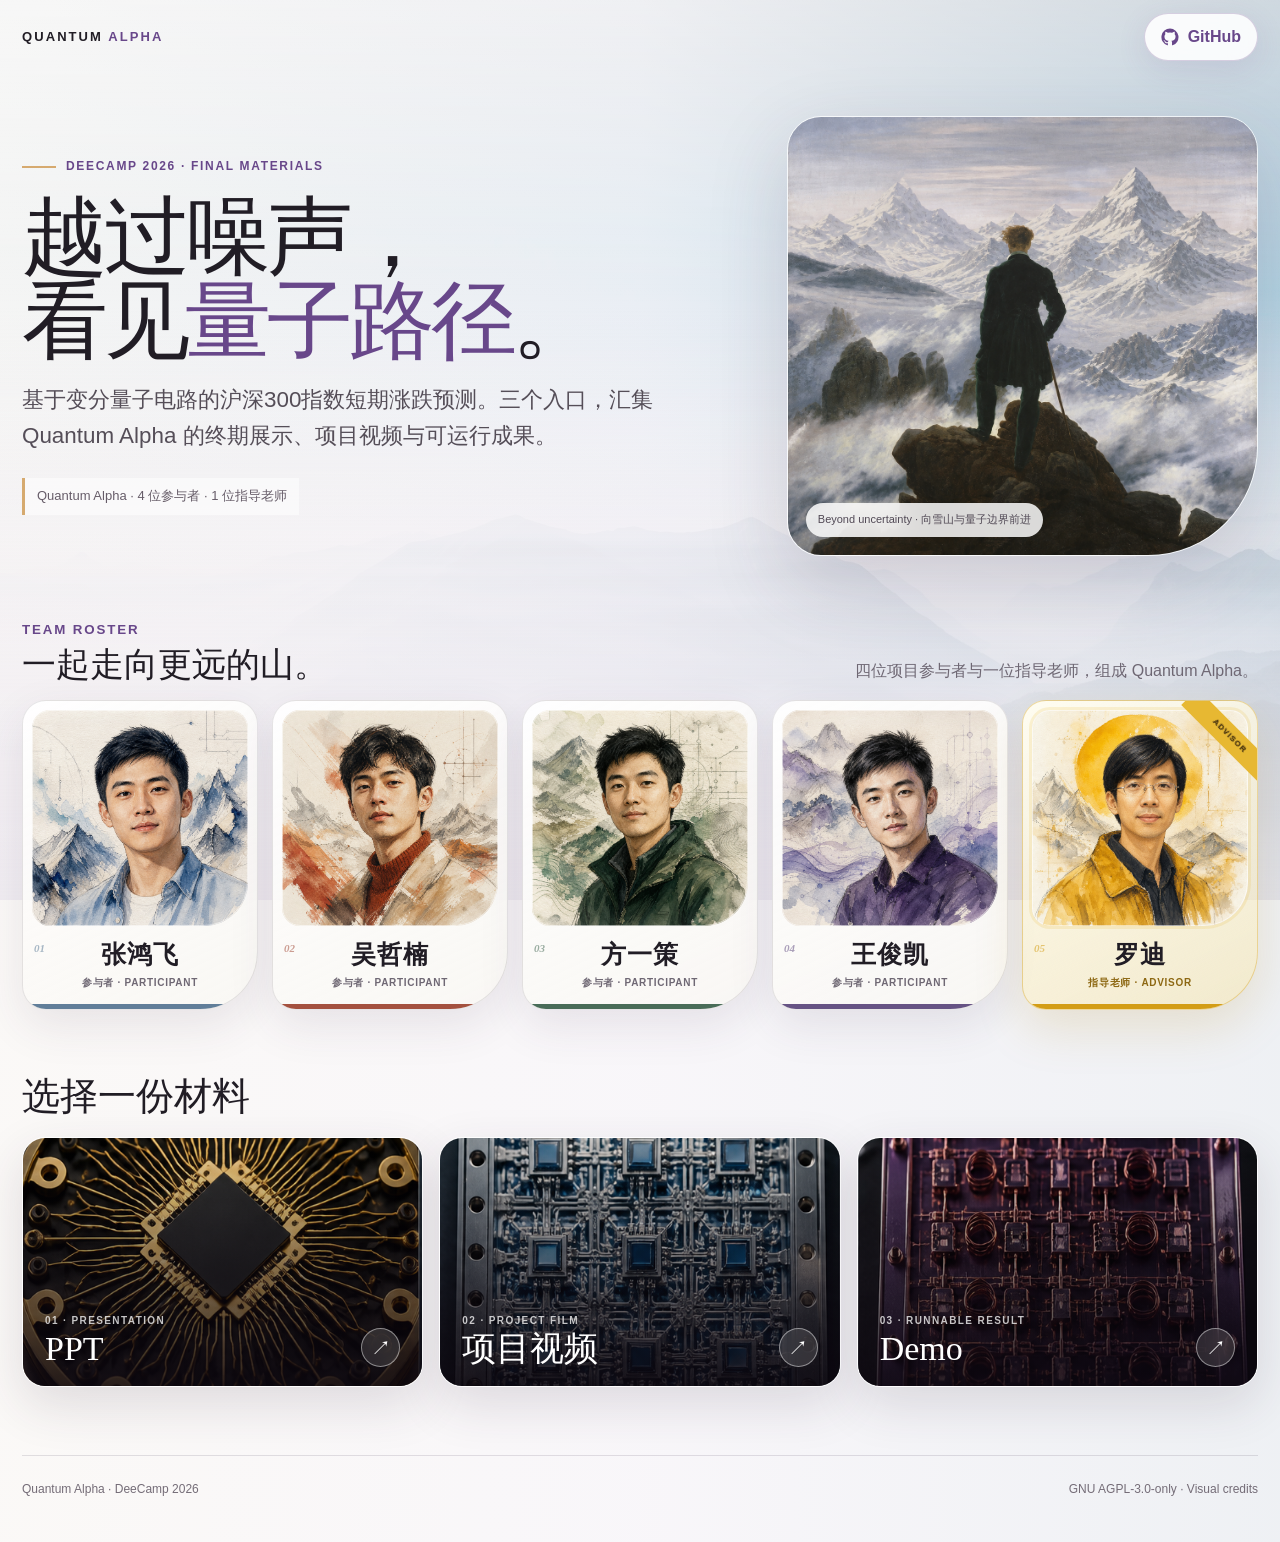
==== index.html @ 49bcfc90 "Refine advisor portrait from identity references" ====
<!doctype html>
<html lang="zh-CN">
<head>
  <meta charset="utf-8">
  <meta name="viewport" content="width=device-width,initial-scale=1">
  <meta name="description" content="Quantum Alpha · DeeCamp 2026 终期材料入口">
  <meta name="theme-color" content="#edf3f1">
  <link rel="icon" href="data:image/svg+xml,%3Csvg xmlns='http://www.w3.org/2000/svg' viewBox='0 0 32 32'%3E%3Ccircle cx='16' cy='16' r='14' fill='%2328735d'/%3E%3Cpath d='M7 21l7-11 3 5 2-3 6 9z' fill='white'/%3E%3C/svg%3E">
  <link rel="stylesheet" href="assets/gate.css">
  <title>Quantum Alpha · Materials Gate</title>
</head>
<body>
  <header class="wrap top">
    <div class="brand">Quantum <span>Alpha</span></div>
    <a class="github" href="https://github.com/JunkaiWang-TheoPhy/quantum-alpha-qecho-for-CSI300" aria-label="打开 Quantum Alpha 工程仓库">
      <svg viewBox="0 0 24 24" aria-hidden="true"><path fill="currentColor" d="M12 .7a11.5 11.5 0 0 0-3.6 22.4c.6.1.8-.3.8-.6v-2.2c-3.3.7-4-1.4-4-1.4-.5-1.4-1.3-1.8-1.3-1.8-1.1-.7.1-.7.1-.7 1.2.1 1.8 1.2 1.8 1.2 1 1.8 2.8 1.3 3.5 1 .1-.8.4-1.3.8-1.6-2.7-.3-5.5-1.3-5.5-5.7 0-1.3.5-2.3 1.2-3.1-.1-.3-.5-1.6.1-3.1 0 0 1-.3 3.2 1.2a11 11 0 0 1 5.8 0c2.2-1.5 3.2-1.2 3.2-1.2.6 1.5.2 2.8.1 3.1.8.8 1.2 1.8 1.2 3.1 0 4.4-2.8 5.4-5.5 5.7.4.4.8 1.1.8 2.2v3.3c0 .3.2.7.8.6A11.5 11.5 0 0 0 12 .7Z"/></svg>
      GitHub
    </a>
  </header>

  <main>
    <section class="wrap hero">
      <div>
        <div class="kicker">DeeCamp 2026 · Final Materials</div>
        <h1>越过噪声，<br>看见<span class="accent">量子路径</span>。</h1>
        <p class="lead">基于变分量子电路的沪深300指数短期涨跌预测。三个入口，汇集 Quantum Alpha 的终期展示、项目视频与可运行成果。</p>
        <p class="team-note">Quantum Alpha · 4 位参与者 · 1 位指导老师</p>
      </div>
      <figure class="wanderer">
        <img src="assets/wanderer-snow-mountains.png" alt="人物站在高处眺望辽阔雪山">
        <figcaption>Beyond uncertainty · 向雪山与量子边界前进</figcaption>
      </figure>
    </section>

    <section class="wrap roster" aria-labelledby="roster-title">
      <div class="roster-head"><div><small>TEAM ROSTER</small><h2 id="roster-title">一起走向更远的山。</h2></div><p>四位项目参与者与一位指导老师，组成 Quantum Alpha。</p></div>
      <div class="portrait-gallery" role="list">
        <article class="portrait-card" data-palette="mist-blue" role="listitem"><div class="portrait-frame"><img src="assets/portrait-zhang-hongfei-v2.png" alt="张鸿飞的蓝色山野水彩插画肖像"></div><div class="portrait-identity"><span class="portrait-index">01</span><strong>张鸿飞</strong><small>参与者 · Participant</small></div></article>
        <article class="portrait-card" data-palette="brick-red" role="listitem"><div class="portrait-frame"><img src="assets/portrait-wu-zhenan-v2.png" alt="吴哲楠的砖红色山野水彩插画肖像"></div><div class="portrait-identity"><span class="portrait-index">02</span><strong>吴哲楠</strong><small>参与者 · Participant</small></div></article>
        <article class="portrait-card" data-palette="pine-green" role="listitem"><div class="portrait-frame"><img src="assets/portrait-fang-yice-v2.png" alt="方一策的松绿色山野水彩插画肖像"></div><div class="portrait-identity"><span class="portrait-index">03</span><strong>方一策</strong><small>参与者 · Participant</small></div></article>
        <article class="portrait-card" data-palette="violet-grey" role="listitem"><div class="portrait-frame"><img src="assets/portrait-wang-junkai-v2.png" alt="王俊凯的紫灰色山野水彩插画肖像"></div><div class="portrait-identity"><span class="portrait-index">04</span><strong>王俊凯</strong><small>参与者 · Participant</small></div></article>
        <article class="portrait-card advisor-card" data-palette="ochre-yellow" role="listitem"><div class="portrait-frame"><img src="assets/portrait-luo-di-v3.png" alt="罗迪老师戴细框眼镜的黄色山野水彩插画肖像"></div><div class="portrait-identity"><span class="portrait-index">05</span><strong>罗迪</strong><small>指导老师 · Advisor</small></div></article>
      </div>
    </section>

    <section class="wrap materials" aria-labelledby="materials-title">
      <div class="section-head"><h2 id="materials-title">选择一份材料</h2></div>
      <nav class="cards" aria-label="终期材料">
        <a class="card" data-material="ppt" href="https://github.com/JunkaiWang-TheoPhy/quantum-alpha-qecho-for-CSI300/tree/main/ppt">
          <img src="assets/chip-gold.png" alt="金色径向量子处理芯片">
          <div class="card-copy"><div><small>01 · Presentation</small><strong>PPT</strong></div><span class="go">↗</span></div>
        </a>
        <a class="card" data-material="video" href="https://github.com/JunkaiWang-TheoPhy/quantum-alpha-qecho-for-CSI300/tree/main/video">
          <img src="assets/chip-silver.png" alt="银蓝色低温量子处理芯片">
          <div class="card-copy"><div><small>02 · Project Film</small><strong>项目视频</strong></div><span class="go">↗</span></div>
        </a>
        <a class="card" data-material="demo" href="https://github.com/JunkaiWang-TheoPhy/quantum-alpha-qecho-for-CSI300/tree/main/demo">
          <img src="assets/chip-violet.png" alt="紫铜色谐振器量子芯片">
          <div class="card-copy"><div><small>03 · Runnable Result</small><strong>Demo</strong></div><span class="go">↗</span></div>
        </a>
      </nav>
    </section>
  </main>

  <footer class="wrap foot"><div>Quantum Alpha · DeeCamp 2026</div><span><a href="LICENSE">GNU AGPL-3.0-only</a> · <a href="THIRD_PARTY_NOTICES.md">Visual credits</a></span></footer>
</body>
</html>
---- assets/gate.css ----
:root{--ink:#211d25;--muted:#6f6874;--green:#49766b;--violet:#68478a;--sand:#d6aa6f;--rose:#c88b91;--white:#fff;--line:rgba(78,62,88,.15);--max:1240px}*{box-sizing:border-box}html{min-height:100%;background:#f2eff4}body{margin:0;min-height:100vh;color:var(--ink);font:16px/1.6 Inter,-apple-system,BlinkMacSystemFont,"Segoe UI","PingFang SC","Microsoft YaHei",sans-serif;background:linear-gradient(90deg,rgba(251,249,247,.97) 0%,rgba(249,247,250,.92) 50%,rgba(237,241,244,.75) 100%),url("distant-mountains.jpg") center/cover fixed no-repeat}body:before{content:"";position:fixed;inset:0;pointer-events:none;background:linear-gradient(180deg,rgba(255,255,255,.38),transparent 34%,rgba(235,230,239,.66))}.wrap{position:relative;width:min(var(--max),calc(100% - 44px));margin:auto}.top{height:74px;display:flex;align-items:center;justify-content:space-between}.brand{font-size:13px;font-weight:900;letter-spacing:.16em;text-transform:uppercase}.brand span{color:var(--violet)}.github{display:inline-flex;align-items:center;gap:9px;padding:10px 16px;border-radius:999px;border:1px solid rgba(104,71,138,.25);background:rgba(255,255,255,.88);color:var(--violet);backdrop-filter:blur(16px);text-decoration:none;font-weight:850;box-shadow:0 8px 30px rgba(104,71,138,.12);transition:background .2s ease,color .2s ease,transform .2s ease}.github:hover,.github:focus-visible{background:var(--violet);color:#fff;transform:translateY(-2px);outline:none}.github svg{width:18px}.hero{display:grid;grid-template-columns:1.08fr .72fr;gap:58px;align-items:center;padding:42px 0 34px}.kicker{display:flex;align-items:center;gap:10px;color:var(--violet);font-size:12px;font-weight:900;letter-spacing:.14em;text-transform:uppercase}.kicker:before{content:"";width:34px;height:2px;background:var(--sand)}h1{margin:20px 0 18px;font:500 clamp(48px,6.7vw,88px)/.98 Georgia,"Times New Roman",serif;letter-spacing:-.05em}.accent{color:var(--violet)}.lead{max-width:720px;margin:0;color:#554e58;font-size:clamp(18px,1.75vw,23px)}.team-note{display:inline-flex;margin:24px 0 0;padding:8px 12px;border-left:3px solid var(--sand);background:rgba(255,255,255,.52);color:#665c68;font-size:13px}.wanderer{position:relative;height:440px;margin:0;overflow:hidden;border-radius:34px 34px 110px 34px;border:1px solid rgba(255,255,255,.7);box-shadow:0 28px 80px rgba(61,45,70,.18)}.wanderer img{width:100%;height:100%;object-fit:cover;object-position:center 56%}.wanderer figcaption{position:absolute;left:18px;bottom:18px;padding:8px 12px;border-radius:99px;background:rgba(255,255,255,.84);backdrop-filter:blur(14px);font-size:11px;color:#514955}.roster{padding:26px 0 36px}.roster-head{display:flex;align-items:end;justify-content:space-between;gap:28px;margin-bottom:16px}.roster-head small{color:var(--violet);font-weight:900;letter-spacing:.14em}.roster-head h2{margin:4px 0 0;font:500 34px/1.12 Georgia,"Times New Roman",serif}.roster-head p{max-width:440px;margin:0;color:var(--muted)}.portrait-gallery{display:grid;grid-template-columns:repeat(5,minmax(0,1fr));gap:14px}.portrait-card{--portrait:#617e99;position:relative;min-width:0;padding:9px 9px 18px;overflow:hidden;border:1px solid rgba(75,61,80,.13);border-radius:24px 24px 58px 24px;background:linear-gradient(155deg,rgba(255,255,255,.94),rgba(249,247,242,.77));box-shadow:0 16px 45px rgba(66,49,75,.1);transition:transform .22s ease,box-shadow .22s ease}.portrait-card:before{content:"";position:absolute;left:0;right:0;bottom:0;height:5px;background:var(--portrait)}.portrait-card:hover{transform:translateY(-5px) rotate(-.25deg);box-shadow:0 25px 60px rgba(66,49,75,.16)}.portrait-card[data-palette="brick-red"]{--portrait:#a4513f}.portrait-card[data-palette="pine-green"]{--portrait:#496c58}.portrait-card[data-palette="violet-grey"]{--portrait:#665384}.portrait-frame{position:relative;aspect-ratio:1/1;overflow:hidden;border-radius:18px 18px 44px 18px;background:#eee8df}.portrait-frame:after{content:"";position:absolute;inset:0;border:1px solid rgba(255,255,255,.58);border-radius:inherit;box-shadow:inset 0 0 30px rgba(255,255,255,.16);pointer-events:none}.portrait-frame img{width:100%;height:100%;display:block;object-fit:cover;transition:transform .45s ease}.portrait-card:hover .portrait-frame img{transform:scale(1.025)}.portrait-identity{position:relative;padding:15px 10px 0;text-align:center}.portrait-identity strong{display:block;font:600 25px/1.08 Georgia,"Songti SC","Times New Roman",serif;letter-spacing:.03em}.portrait-identity small{display:block;margin-top:7px;color:var(--muted);font-size:10px;font-weight:800;letter-spacing:.07em;text-transform:uppercase}.portrait-index{position:absolute;left:2px;top:17px;color:var(--portrait);opacity:.55;font:italic 600 11px/1 Georgia,serif}.advisor-card{--portrait:#d39d16!important;border-color:rgba(211,157,22,.37);background:linear-gradient(155deg,rgba(255,253,241,.98),rgba(248,221,132,.35));box-shadow:0 18px 48px rgba(180,128,17,.17)}.advisor-card:after{content:"ADVISOR";position:absolute;right:-28px;top:24px;padding:5px 34px;transform:rotate(45deg);background:#e7b832;color:#4c3710;font-size:8px;font-weight:950;letter-spacing:.14em}.advisor-card .portrait-frame{box-shadow:0 0 0 3px rgba(229,178,48,.16)}.advisor-card .portrait-identity small{color:#8d6813}.materials{padding:30px 0 68px}.section-head{margin-bottom:20px}.section-head h2{margin:0;font:500 38px/1.1 Georgia,"Times New Roman",serif}.cards{display:grid;grid-template-columns:repeat(3,1fr);gap:16px}.card{position:relative;height:250px;overflow:hidden;border-radius:23px;border:1px solid rgba(255,255,255,.8);box-shadow:0 18px 50px rgba(54,39,64,.14);color:#fff;text-decoration:none;isolation:isolate;transition:transform .22s ease,box-shadow .22s ease}.card:hover,.card:focus-visible{transform:translateY(-7px);box-shadow:0 28px 70px rgba(54,39,64,.22);outline:3px solid rgba(255,255,255,.95);outline-offset:3px}.card img{position:absolute;inset:0;width:100%;height:100%;object-fit:cover;object-position:center 46%;z-index:-2;transition:transform .4s ease}.card:hover img{transform:scale(1.035)}.card:after{content:"";position:absolute;inset:0;z-index:-1;background:linear-gradient(180deg,rgba(6,12,12,.03),rgba(12,7,15,.86))}.card-copy{position:absolute;left:22px;right:22px;bottom:19px;display:flex;align-items:end;justify-content:space-between;gap:16px}.card small{display:block;margin-bottom:3px;font-size:10px;font-weight:850;letter-spacing:.14em;text-transform:uppercase;color:rgba(255,255,255,.76)}.card strong{font:500 34px/1 Georgia,"Times New Roman",serif}.go{width:39px;height:39px;display:grid;place-items:center;flex:0 0 auto;border:1px solid rgba(255,255,255,.45);border-radius:50%;background:rgba(255,255,255,.13);backdrop-filter:blur(10px);font-size:20px}.foot{position:relative;display:flex;justify-content:space-between;gap:24px;padding:24px 0 42px;border-top:1px solid var(--line);color:#746c77;font-size:12px}.foot a{color:inherit;text-decoration:none}@media(max-width:980px){.portrait-gallery{grid-template-columns:repeat(3,minmax(0,1fr))}.advisor-card{grid-column:2/3}}@media(max-width:880px){.hero{grid-template-columns:1fr;gap:28px}.wanderer{height:400px}.cards{grid-template-columns:1fr}.card{height:230px}.roster-head{display:block}.roster-head p{margin-top:10px}}@media(max-width:520px){.wrap{width:calc(100% - 24px)}.top{height:64px}.github{padding:8px 11px}.hero{padding-top:28px}h1{font-size:48px}.lead{font-size:18px}.wanderer{height:340px;border-radius:25px 25px 76px 25px}.portrait-gallery{grid-template-columns:repeat(2,minmax(0,1fr));gap:10px}.portrait-card{padding:7px 7px 15px;border-radius:18px 18px 38px 18px}.portrait-frame{border-radius:13px 13px 31px 13px}.portrait-identity{padding:12px 4px 0}.portrait-identity strong{font-size:21px}.portrait-identity small{font-size:8px;letter-spacing:.04em}.portrait-index{display:none}.advisor-card{grid-column:1/-1;width:calc(50% - 5px);justify-self:center}.materials{padding-top:22px}.section-head h2{font-size:34px}.foot{display:block}.foot span{display:block;margin-top:7px}}@media(prefers-reduced-motion:reduce){*{transition:none!important}}
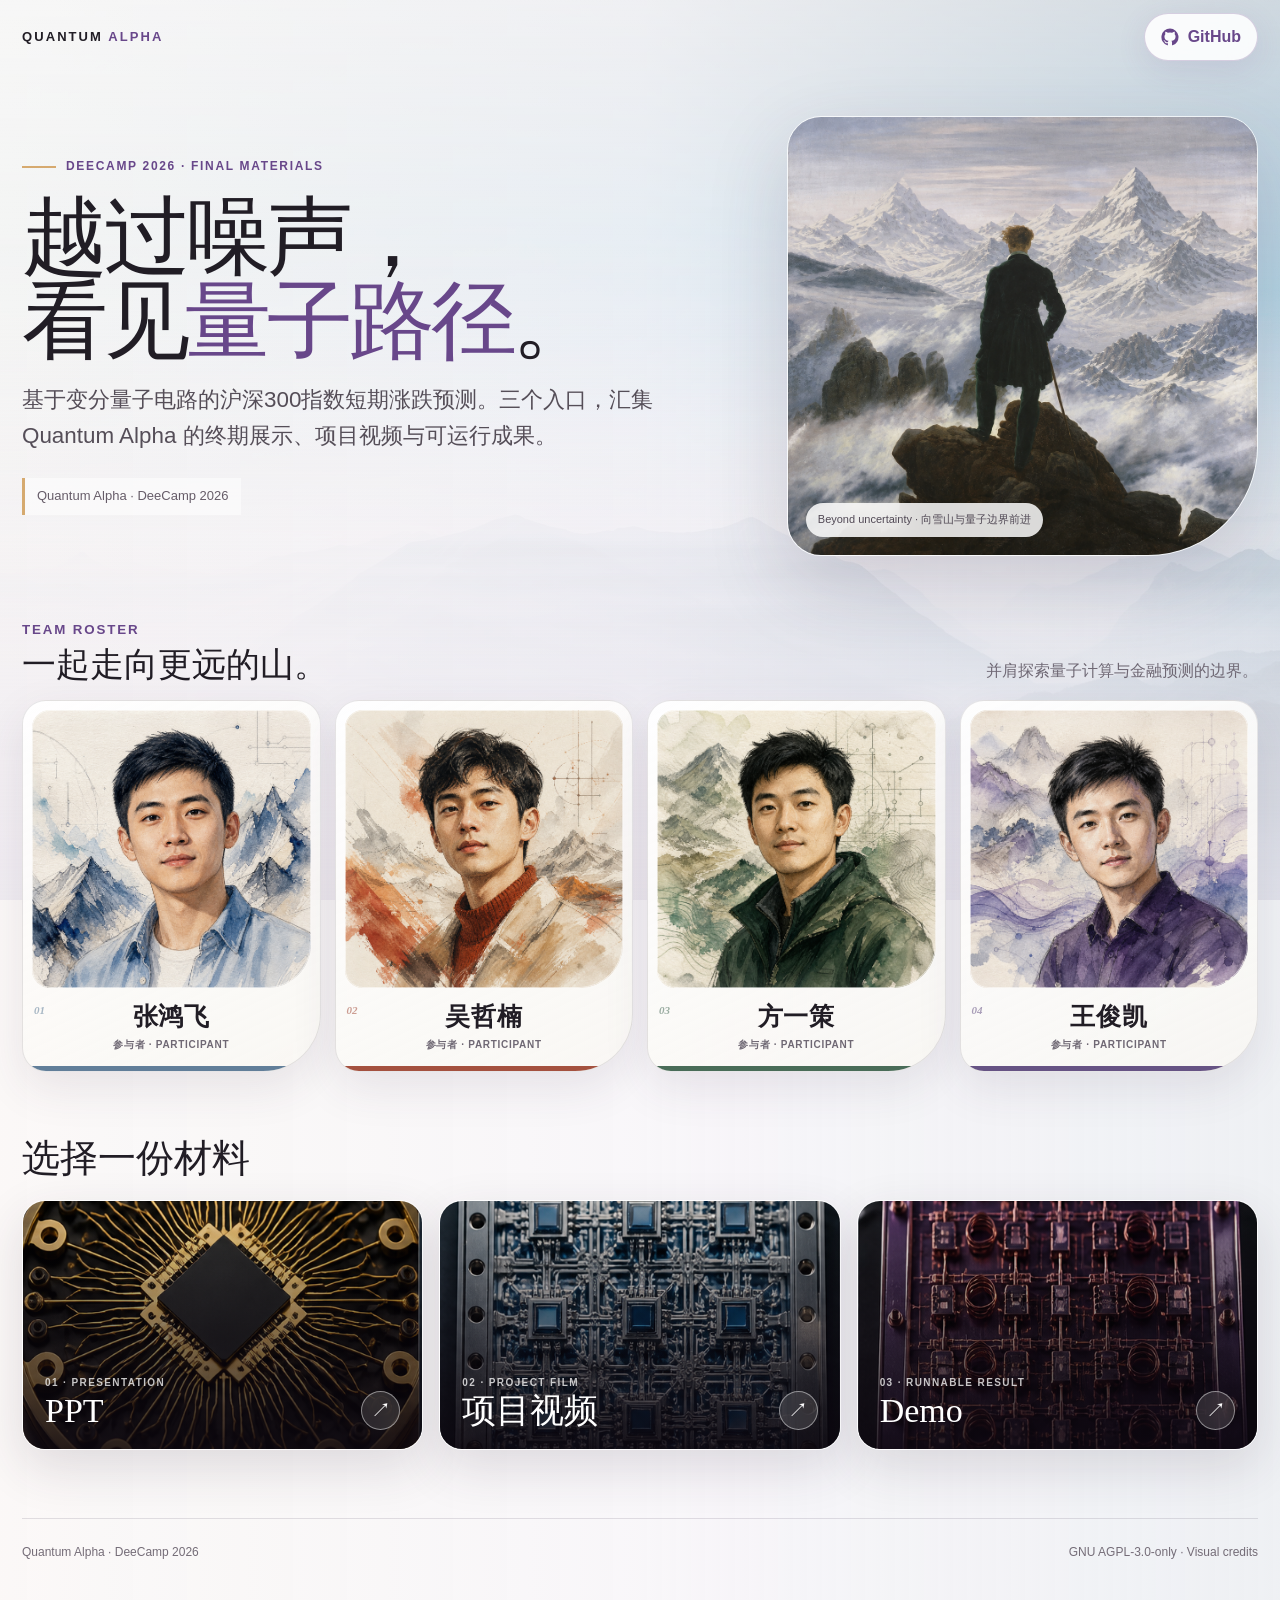
==== commit 8b215de9: "Remove advisor identity from public materials Gate" ====
--- a/index.html
+++ b/index.html
@@ -24,7 +24,7 @@
         <div class="kicker">DeeCamp 2026 · Final Materials</div>
         <h1>越过噪声，<br>看见<span class="accent">量子路径</span>。</h1>
         <p class="lead">基于变分量子电路的沪深300指数短期涨跌预测。三个入口，汇集 Quantum Alpha 的终期展示、项目视频与可运行成果。</p>
-        <p class="team-note">Quantum Alpha · 4 位参与者 · 1 位指导老师</p>
+        <p class="team-note">Quantum Alpha · DeeCamp 2026</p>
       </div>
       <figure class="wanderer">
         <img src="assets/wanderer-snow-mountains.png" alt="人物站在高处眺望辽阔雪山">
@@ -33,13 +33,12 @@
     </section>
 
     <section class="wrap roster" aria-labelledby="roster-title">
-      <div class="roster-head"><div><small>TEAM ROSTER</small><h2 id="roster-title">一起走向更远的山。</h2></div><p>四位项目参与者与一位指导老师，组成 Quantum Alpha。</p></div>
+      <div class="roster-head"><div><small>TEAM ROSTER</small><h2 id="roster-title">一起走向更远的山。</h2></div><p>并肩探索量子计算与金融预测的边界。</p></div>
       <div class="portrait-gallery" role="list">
         <article class="portrait-card" data-palette="mist-blue" role="listitem"><div class="portrait-frame"><img src="assets/portrait-zhang-hongfei-v2.png" alt="张鸿飞的蓝色山野水彩插画肖像"></div><div class="portrait-identity"><span class="portrait-index">01</span><strong>张鸿飞</strong><small>参与者 · Participant</small></div></article>
         <article class="portrait-card" data-palette="brick-red" role="listitem"><div class="portrait-frame"><img src="assets/portrait-wu-zhenan-v2.png" alt="吴哲楠的砖红色山野水彩插画肖像"></div><div class="portrait-identity"><span class="portrait-index">02</span><strong>吴哲楠</strong><small>参与者 · Participant</small></div></article>
         <article class="portrait-card" data-palette="pine-green" role="listitem"><div class="portrait-frame"><img src="assets/portrait-fang-yice-v2.png" alt="方一策的松绿色山野水彩插画肖像"></div><div class="portrait-identity"><span class="portrait-index">03</span><strong>方一策</strong><small>参与者 · Participant</small></div></article>
         <article class="portrait-card" data-palette="violet-grey" role="listitem"><div class="portrait-frame"><img src="assets/portrait-wang-junkai-v2.png" alt="王俊凯的紫灰色山野水彩插画肖像"></div><div class="portrait-identity"><span class="portrait-index">04</span><strong>王俊凯</strong><small>参与者 · Participant</small></div></article>
-        <article class="portrait-card advisor-card" data-palette="ochre-yellow" role="listitem"><div class="portrait-frame"><img src="assets/portrait-luo-di-v3.png" alt="罗迪老师戴细框眼镜的黄色山野水彩插画肖像"></div><div class="portrait-identity"><span class="portrait-index">05</span><strong>罗迪</strong><small>指导老师 · Advisor</small></div></article>
       </div>
     </section>
 
--- a/assets/gate.css
+++ b/assets/gate.css
@@ -1 +1 @@
-:root{--ink:#211d25;--muted:#6f6874;--green:#49766b;--violet:#68478a;--sand:#d6aa6f;--rose:#c88b91;--white:#fff;--line:rgba(78,62,88,.15);--max:1240px}*{box-sizing:border-box}html{min-height:100%;background:#f2eff4}body{margin:0;min-height:100vh;color:var(--ink);font:16px/1.6 Inter,-apple-system,BlinkMacSystemFont,"Segoe UI","PingFang SC","Microsoft YaHei",sans-serif;background:linear-gradient(90deg,rgba(251,249,247,.97) 0%,rgba(249,247,250,.92) 50%,rgba(237,241,244,.75) 100%),url("distant-mountains.jpg") center/cover fixed no-repeat}body:before{content:"";position:fixed;inset:0;pointer-events:none;background:linear-gradient(180deg,rgba(255,255,255,.38),transparent 34%,rgba(235,230,239,.66))}.wrap{position:relative;width:min(var(--max),calc(100% - 44px));margin:auto}.top{height:74px;display:flex;align-items:center;justify-content:space-between}.brand{font-size:13px;font-weight:900;letter-spacing:.16em;text-transform:uppercase}.brand span{color:var(--violet)}.github{display:inline-flex;align-items:center;gap:9px;padding:10px 16px;border-radius:999px;border:1px solid rgba(104,71,138,.25);background:rgba(255,255,255,.88);color:var(--violet);backdrop-filter:blur(16px);text-decoration:none;font-weight:850;box-shadow:0 8px 30px rgba(104,71,138,.12);transition:background .2s ease,color .2s ease,transform .2s ease}.github:hover,.github:focus-visible{background:var(--violet);color:#fff;transform:translateY(-2px);outline:none}.github svg{width:18px}.hero{display:grid;grid-template-columns:1.08fr .72fr;gap:58px;align-items:center;padding:42px 0 34px}.kicker{display:flex;align-items:center;gap:10px;color:var(--violet);font-size:12px;font-weight:900;letter-spacing:.14em;text-transform:uppercase}.kicker:before{content:"";width:34px;height:2px;background:var(--sand)}h1{margin:20px 0 18px;font:500 clamp(48px,6.7vw,88px)/.98 Georgia,"Times New Roman",serif;letter-spacing:-.05em}.accent{color:var(--violet)}.lead{max-width:720px;margin:0;color:#554e58;font-size:clamp(18px,1.75vw,23px)}.team-note{display:inline-flex;margin:24px 0 0;padding:8px 12px;border-left:3px solid var(--sand);background:rgba(255,255,255,.52);color:#665c68;font-size:13px}.wanderer{position:relative;height:440px;margin:0;overflow:hidden;border-radius:34px 34px 110px 34px;border:1px solid rgba(255,255,255,.7);box-shadow:0 28px 80px rgba(61,45,70,.18)}.wanderer img{width:100%;height:100%;object-fit:cover;object-position:center 56%}.wanderer figcaption{position:absolute;left:18px;bottom:18px;padding:8px 12px;border-radius:99px;background:rgba(255,255,255,.84);backdrop-filter:blur(14px);font-size:11px;color:#514955}.roster{padding:26px 0 36px}.roster-head{display:flex;align-items:end;justify-content:space-between;gap:28px;margin-bottom:16px}.roster-head small{color:var(--violet);font-weight:900;letter-spacing:.14em}.roster-head h2{margin:4px 0 0;font:500 34px/1.12 Georgia,"Times New Roman",serif}.roster-head p{max-width:440px;margin:0;color:var(--muted)}.portrait-gallery{display:grid;grid-template-columns:repeat(5,minmax(0,1fr));gap:14px}.portrait-card{--portrait:#617e99;position:relative;min-width:0;padding:9px 9px 18px;overflow:hidden;border:1px solid rgba(75,61,80,.13);border-radius:24px 24px 58px 24px;background:linear-gradient(155deg,rgba(255,255,255,.94),rgba(249,247,242,.77));box-shadow:0 16px 45px rgba(66,49,75,.1);transition:transform .22s ease,box-shadow .22s ease}.portrait-card:before{content:"";position:absolute;left:0;right:0;bottom:0;height:5px;background:var(--portrait)}.portrait-card:hover{transform:translateY(-5px) rotate(-.25deg);box-shadow:0 25px 60px rgba(66,49,75,.16)}.portrait-card[data-palette="brick-red"]{--portrait:#a4513f}.portrait-card[data-palette="pine-green"]{--portrait:#496c58}.portrait-card[data-palette="violet-grey"]{--portrait:#665384}.portrait-frame{position:relative;aspect-ratio:1/1;overflow:hidden;border-radius:18px 18px 44px 18px;background:#eee8df}.portrait-frame:after{content:"";position:absolute;inset:0;border:1px solid rgba(255,255,255,.58);border-radius:inherit;box-shadow:inset 0 0 30px rgba(255,255,255,.16);pointer-events:none}.portrait-frame img{width:100%;height:100%;display:block;object-fit:cover;transition:transform .45s ease}.portrait-card:hover .portrait-frame img{transform:scale(1.025)}.portrait-identity{position:relative;padding:15px 10px 0;text-align:center}.portrait-identity strong{display:block;font:600 25px/1.08 Georgia,"Songti SC","Times New Roman",serif;letter-spacing:.03em}.portrait-identity small{display:block;margin-top:7px;color:var(--muted);font-size:10px;font-weight:800;letter-spacing:.07em;text-transform:uppercase}.portrait-index{position:absolute;left:2px;top:17px;color:var(--portrait);opacity:.55;font:italic 600 11px/1 Georgia,serif}.advisor-card{--portrait:#d39d16!important;border-color:rgba(211,157,22,.37);background:linear-gradient(155deg,rgba(255,253,241,.98),rgba(248,221,132,.35));box-shadow:0 18px 48px rgba(180,128,17,.17)}.advisor-card:after{content:"ADVISOR";position:absolute;right:-28px;top:24px;padding:5px 34px;transform:rotate(45deg);background:#e7b832;color:#4c3710;font-size:8px;font-weight:950;letter-spacing:.14em}.advisor-card .portrait-frame{box-shadow:0 0 0 3px rgba(229,178,48,.16)}.advisor-card .portrait-identity small{color:#8d6813}.materials{padding:30px 0 68px}.section-head{margin-bottom:20px}.section-head h2{margin:0;font:500 38px/1.1 Georgia,"Times New Roman",serif}.cards{display:grid;grid-template-columns:repeat(3,1fr);gap:16px}.card{position:relative;height:250px;overflow:hidden;border-radius:23px;border:1px solid rgba(255,255,255,.8);box-shadow:0 18px 50px rgba(54,39,64,.14);color:#fff;text-decoration:none;isolation:isolate;transition:transform .22s ease,box-shadow .22s ease}.card:hover,.card:focus-visible{transform:translateY(-7px);box-shadow:0 28px 70px rgba(54,39,64,.22);outline:3px solid rgba(255,255,255,.95);outline-offset:3px}.card img{position:absolute;inset:0;width:100%;height:100%;object-fit:cover;object-position:center 46%;z-index:-2;transition:transform .4s ease}.card:hover img{transform:scale(1.035)}.card:after{content:"";position:absolute;inset:0;z-index:-1;background:linear-gradient(180deg,rgba(6,12,12,.03),rgba(12,7,15,.86))}.card-copy{position:absolute;left:22px;right:22px;bottom:19px;display:flex;align-items:end;justify-content:space-between;gap:16px}.card small{display:block;margin-bottom:3px;font-size:10px;font-weight:850;letter-spacing:.14em;text-transform:uppercase;color:rgba(255,255,255,.76)}.card strong{font:500 34px/1 Georgia,"Times New Roman",serif}.go{width:39px;height:39px;display:grid;place-items:center;flex:0 0 auto;border:1px solid rgba(255,255,255,.45);border-radius:50%;background:rgba(255,255,255,.13);backdrop-filter:blur(10px);font-size:20px}.foot{position:relative;display:flex;justify-content:space-between;gap:24px;padding:24px 0 42px;border-top:1px solid var(--line);color:#746c77;font-size:12px}.foot a{color:inherit;text-decoration:none}@media(max-width:980px){.portrait-gallery{grid-template-columns:repeat(3,minmax(0,1fr))}.advisor-card{grid-column:2/3}}@media(max-width:880px){.hero{grid-template-columns:1fr;gap:28px}.wanderer{height:400px}.cards{grid-template-columns:1fr}.card{height:230px}.roster-head{display:block}.roster-head p{margin-top:10px}}@media(max-width:520px){.wrap{width:calc(100% - 24px)}.top{height:64px}.github{padding:8px 11px}.hero{padding-top:28px}h1{font-size:48px}.lead{font-size:18px}.wanderer{height:340px;border-radius:25px 25px 76px 25px}.portrait-gallery{grid-template-columns:repeat(2,minmax(0,1fr));gap:10px}.portrait-card{padding:7px 7px 15px;border-radius:18px 18px 38px 18px}.portrait-frame{border-radius:13px 13px 31px 13px}.portrait-identity{padding:12px 4px 0}.portrait-identity strong{font-size:21px}.portrait-identity small{font-size:8px;letter-spacing:.04em}.portrait-index{display:none}.advisor-card{grid-column:1/-1;width:calc(50% - 5px);justify-self:center}.materials{padding-top:22px}.section-head h2{font-size:34px}.foot{display:block}.foot span{display:block;margin-top:7px}}@media(prefers-reduced-motion:reduce){*{transition:none!important}}
+:root{--ink:#211d25;--muted:#6f6874;--green:#49766b;--violet:#68478a;--sand:#d6aa6f;--rose:#c88b91;--white:#fff;--line:rgba(78,62,88,.15);--max:1240px}*{box-sizing:border-box}html{min-height:100%;background:#f2eff4}body{margin:0;min-height:100vh;color:var(--ink);font:16px/1.6 Inter,-apple-system,BlinkMacSystemFont,"Segoe UI","PingFang SC","Microsoft YaHei",sans-serif;background:linear-gradient(90deg,rgba(251,249,247,.97) 0%,rgba(249,247,250,.92) 50%,rgba(237,241,244,.75) 100%),url("distant-mountains.jpg") center/cover fixed no-repeat}body:before{content:"";position:fixed;inset:0;pointer-events:none;background:linear-gradient(180deg,rgba(255,255,255,.38),transparent 34%,rgba(235,230,239,.66))}.wrap{position:relative;width:min(var(--max),calc(100% - 44px));margin:auto}.top{height:74px;display:flex;align-items:center;justify-content:space-between}.brand{font-size:13px;font-weight:900;letter-spacing:.16em;text-transform:uppercase}.brand span{color:var(--violet)}.github{display:inline-flex;align-items:center;gap:9px;padding:10px 16px;border-radius:999px;border:1px solid rgba(104,71,138,.25);background:rgba(255,255,255,.88);color:var(--violet);backdrop-filter:blur(16px);text-decoration:none;font-weight:850;box-shadow:0 8px 30px rgba(104,71,138,.12);transition:background .2s ease,color .2s ease,transform .2s ease}.github:hover,.github:focus-visible{background:var(--violet);color:#fff;transform:translateY(-2px);outline:none}.github svg{width:18px}.hero{display:grid;grid-template-columns:1.08fr .72fr;gap:58px;align-items:center;padding:42px 0 34px}.kicker{display:flex;align-items:center;gap:10px;color:var(--violet);font-size:12px;font-weight:900;letter-spacing:.14em;text-transform:uppercase}.kicker:before{content:"";width:34px;height:2px;background:var(--sand)}h1{margin:20px 0 18px;font:500 clamp(48px,6.7vw,88px)/.98 Georgia,"Times New Roman",serif;letter-spacing:-.05em}.accent{color:var(--violet)}.lead{max-width:720px;margin:0;color:#554e58;font-size:clamp(18px,1.75vw,23px)}.team-note{display:inline-flex;margin:24px 0 0;padding:8px 12px;border-left:3px solid var(--sand);background:rgba(255,255,255,.52);color:#665c68;font-size:13px}.wanderer{position:relative;height:440px;margin:0;overflow:hidden;border-radius:34px 34px 110px 34px;border:1px solid rgba(255,255,255,.7);box-shadow:0 28px 80px rgba(61,45,70,.18)}.wanderer img{width:100%;height:100%;object-fit:cover;object-position:center 56%}.wanderer figcaption{position:absolute;left:18px;bottom:18px;padding:8px 12px;border-radius:99px;background:rgba(255,255,255,.84);backdrop-filter:blur(14px);font-size:11px;color:#514955}.roster{padding:26px 0 36px}.roster-head{display:flex;align-items:end;justify-content:space-between;gap:28px;margin-bottom:16px}.roster-head small{color:var(--violet);font-weight:900;letter-spacing:.14em}.roster-head h2{margin:4px 0 0;font:500 34px/1.12 Georgia,"Times New Roman",serif}.roster-head p{max-width:440px;margin:0;color:var(--muted)}.portrait-gallery{display:grid;grid-template-columns:repeat(4,minmax(0,1fr));gap:14px}.portrait-card{--portrait:#617e99;position:relative;min-width:0;padding:9px 9px 18px;overflow:hidden;border:1px solid rgba(75,61,80,.13);border-radius:24px 24px 58px 24px;background:linear-gradient(155deg,rgba(255,255,255,.94),rgba(249,247,242,.77));box-shadow:0 16px 45px rgba(66,49,75,.1);transition:transform .22s ease,box-shadow .22s ease}.portrait-card:before{content:"";position:absolute;left:0;right:0;bottom:0;height:5px;background:var(--portrait)}.portrait-card:hover{transform:translateY(-5px) rotate(-.25deg);box-shadow:0 25px 60px rgba(66,49,75,.16)}.portrait-card[data-palette="brick-red"]{--portrait:#a4513f}.portrait-card[data-palette="pine-green"]{--portrait:#496c58}.portrait-card[data-palette="violet-grey"]{--portrait:#665384}.portrait-frame{position:relative;aspect-ratio:1/1;overflow:hidden;border-radius:18px 18px 44px 18px;background:#eee8df}.portrait-frame:after{content:"";position:absolute;inset:0;border:1px solid rgba(255,255,255,.58);border-radius:inherit;box-shadow:inset 0 0 30px rgba(255,255,255,.16);pointer-events:none}.portrait-frame img{width:100%;height:100%;display:block;object-fit:cover;transition:transform .45s ease}.portrait-card:hover .portrait-frame img{transform:scale(1.025)}.portrait-identity{position:relative;padding:15px 10px 0;text-align:center}.portrait-identity strong{display:block;font:600 25px/1.08 Georgia,"Songti SC","Times New Roman",serif;letter-spacing:.03em}.portrait-identity small{display:block;margin-top:7px;color:var(--muted);font-size:10px;font-weight:800;letter-spacing:.07em;text-transform:uppercase}.portrait-index{position:absolute;left:2px;top:17px;color:var(--portrait);opacity:.55;font:italic 600 11px/1 Georgia,serif}.materials{padding:30px 0 68px}.section-head{margin-bottom:20px}.section-head h2{margin:0;font:500 38px/1.1 Georgia,"Times New Roman",serif}.cards{display:grid;grid-template-columns:repeat(3,1fr);gap:16px}.card{position:relative;height:250px;overflow:hidden;border-radius:23px;border:1px solid rgba(255,255,255,.8);box-shadow:0 18px 50px rgba(54,39,64,.14);color:#fff;text-decoration:none;isolation:isolate;transition:transform .22s ease,box-shadow .22s ease}.card:hover,.card:focus-visible{transform:translateY(-7px);box-shadow:0 28px 70px rgba(54,39,64,.22);outline:3px solid rgba(255,255,255,.95);outline-offset:3px}.card img{position:absolute;inset:0;width:100%;height:100%;object-fit:cover;object-position:center 46%;z-index:-2;transition:transform .4s ease}.card:hover img{transform:scale(1.035)}.card:after{content:"";position:absolute;inset:0;z-index:-1;background:linear-gradient(180deg,rgba(6,12,12,.03),rgba(12,7,15,.86))}.card-copy{position:absolute;left:22px;right:22px;bottom:19px;display:flex;align-items:end;justify-content:space-between;gap:16px}.card small{display:block;margin-bottom:3px;font-size:10px;font-weight:850;letter-spacing:.14em;text-transform:uppercase;color:rgba(255,255,255,.76)}.card strong{font:500 34px/1 Georgia,"Times New Roman",serif}.go{width:39px;height:39px;display:grid;place-items:center;flex:0 0 auto;border:1px solid rgba(255,255,255,.45);border-radius:50%;background:rgba(255,255,255,.13);backdrop-filter:blur(10px);font-size:20px}.foot{position:relative;display:flex;justify-content:space-between;gap:24px;padding:24px 0 42px;border-top:1px solid var(--line);color:#746c77;font-size:12px}.foot a{color:inherit;text-decoration:none}@media(max-width:980px){.portrait-gallery{grid-template-columns:repeat(2,minmax(0,1fr))}}@media(max-width:880px){.hero{grid-template-columns:1fr;gap:28px}.wanderer{height:400px}.cards{grid-template-columns:1fr}.card{height:230px}.roster-head{display:block}.roster-head p{margin-top:10px}}@media(max-width:520px){.wrap{width:calc(100% - 24px)}.top{height:64px}.github{padding:8px 11px}.hero{padding-top:28px}h1{font-size:48px}.lead{font-size:18px}.wanderer{height:340px;border-radius:25px 25px 76px 25px}.portrait-gallery{grid-template-columns:repeat(2,minmax(0,1fr));gap:10px}.portrait-card{padding:7px 7px 15px;border-radius:18px 18px 38px 18px}.portrait-frame{border-radius:13px 13px 31px 13px}.portrait-identity{padding:12px 4px 0}.portrait-identity strong{font-size:21px}.portrait-identity small{font-size:8px;letter-spacing:.04em}.portrait-index{display:none}.materials{padding-top:22px}.section-head h2{font-size:34px}.foot{display:block}.foot span{display:block;margin-top:7px}}@media(prefers-reduced-motion:reduce){*{transition:none!important}}
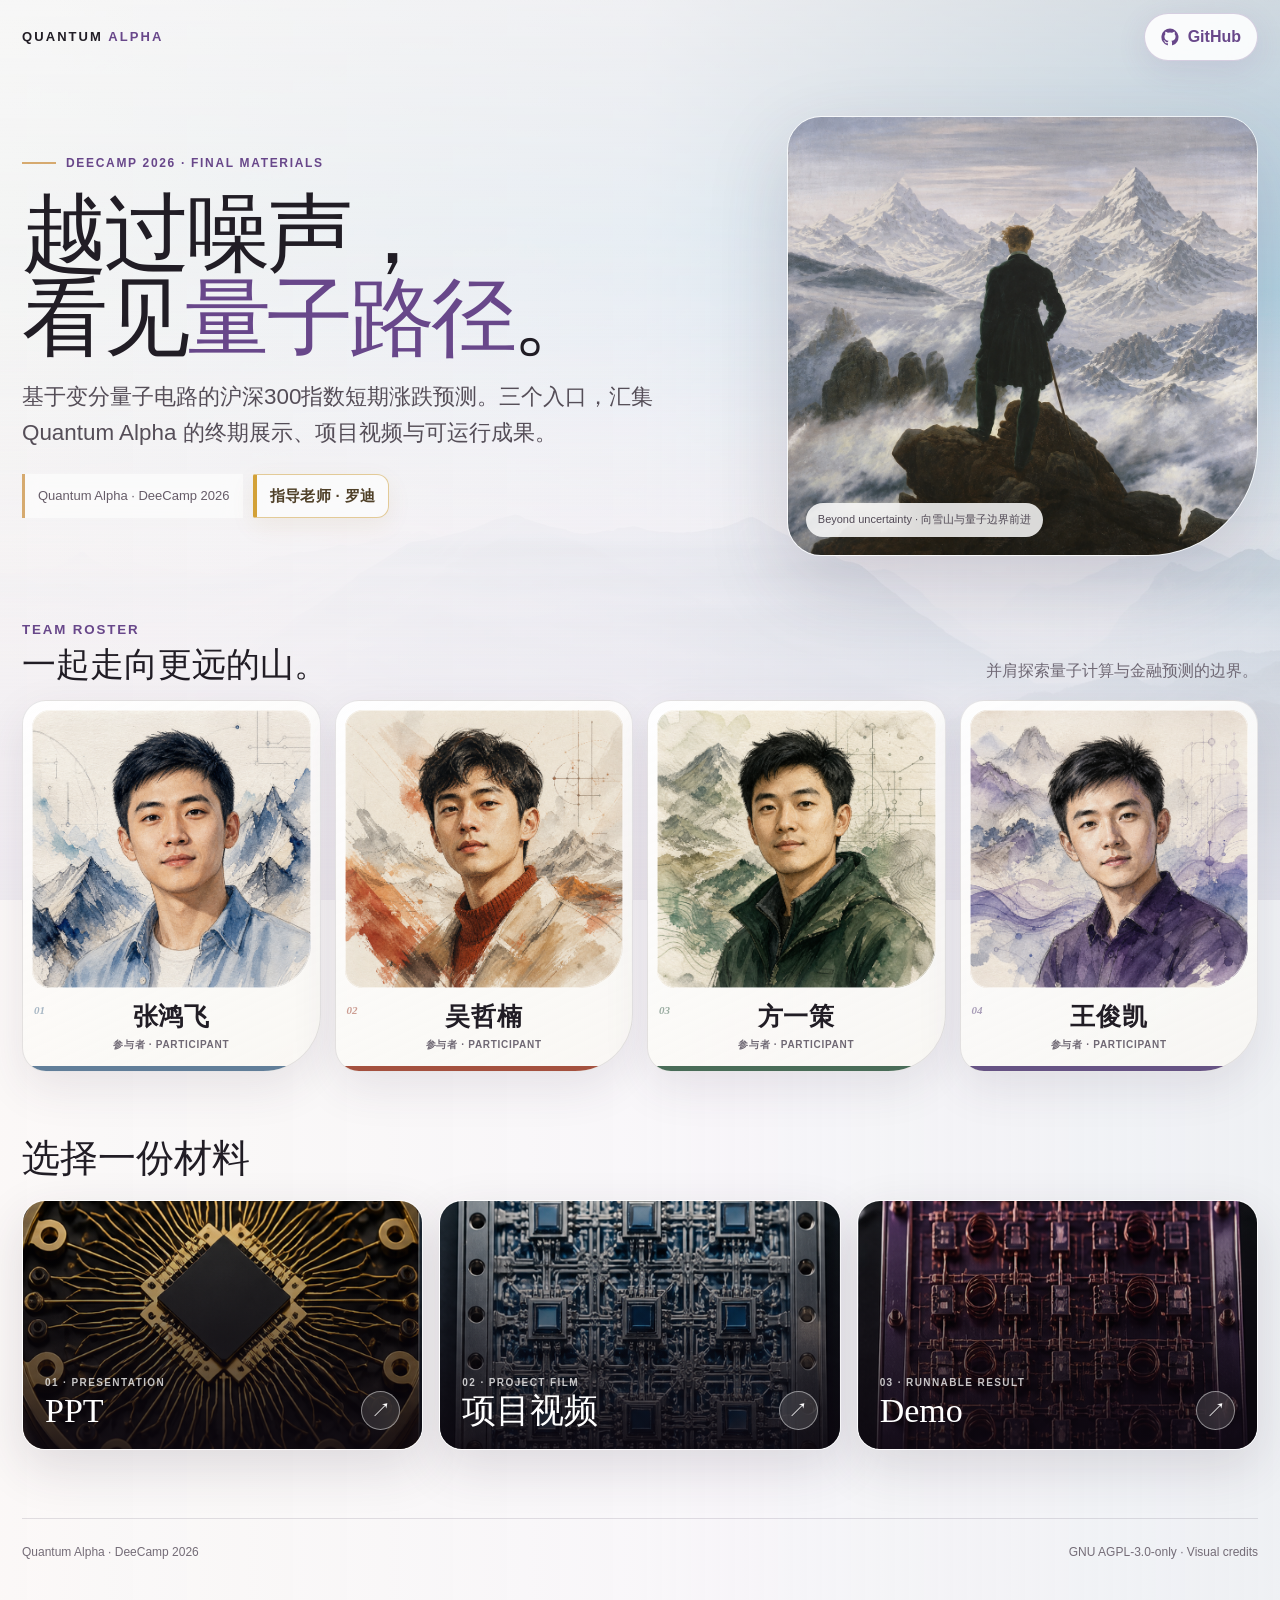
==== commit c5bee62d: "Add discreet advisor credit beside event label" ====
--- a/index.html
+++ b/index.html
@@ -24,7 +24,10 @@
         <div class="kicker">DeeCamp 2026 · Final Materials</div>
         <h1>越过噪声，<br>看见<span class="accent">量子路径</span>。</h1>
         <p class="lead">基于变分量子电路的沪深300指数短期涨跌预测。三个入口，汇集 Quantum Alpha 的终期展示、项目视频与可运行成果。</p>
-        <p class="team-note">Quantum Alpha · DeeCamp 2026</p>
+        <div class="meta-strip" aria-label="项目与指导信息">
+          <p class="team-note">Quantum Alpha · DeeCamp 2026</p>
+          <p class="advisor-note">指导老师 · 罗迪</p>
+        </div>
       </div>
       <figure class="wanderer">
         <img src="assets/wanderer-snow-mountains.png" alt="人物站在高处眺望辽阔雪山">
--- a/assets/gate.css
+++ b/assets/gate.css
@@ -1 +1 @@
-:root{--ink:#211d25;--muted:#6f6874;--green:#49766b;--violet:#68478a;--sand:#d6aa6f;--rose:#c88b91;--white:#fff;--line:rgba(78,62,88,.15);--max:1240px}*{box-sizing:border-box}html{min-height:100%;background:#f2eff4}body{margin:0;min-height:100vh;color:var(--ink);font:16px/1.6 Inter,-apple-system,BlinkMacSystemFont,"Segoe UI","PingFang SC","Microsoft YaHei",sans-serif;background:linear-gradient(90deg,rgba(251,249,247,.97) 0%,rgba(249,247,250,.92) 50%,rgba(237,241,244,.75) 100%),url("distant-mountains.jpg") center/cover fixed no-repeat}body:before{content:"";position:fixed;inset:0;pointer-events:none;background:linear-gradient(180deg,rgba(255,255,255,.38),transparent 34%,rgba(235,230,239,.66))}.wrap{position:relative;width:min(var(--max),calc(100% - 44px));margin:auto}.top{height:74px;display:flex;align-items:center;justify-content:space-between}.brand{font-size:13px;font-weight:900;letter-spacing:.16em;text-transform:uppercase}.brand span{color:var(--violet)}.github{display:inline-flex;align-items:center;gap:9px;padding:10px 16px;border-radius:999px;border:1px solid rgba(104,71,138,.25);background:rgba(255,255,255,.88);color:var(--violet);backdrop-filter:blur(16px);text-decoration:none;font-weight:850;box-shadow:0 8px 30px rgba(104,71,138,.12);transition:background .2s ease,color .2s ease,transform .2s ease}.github:hover,.github:focus-visible{background:var(--violet);color:#fff;transform:translateY(-2px);outline:none}.github svg{width:18px}.hero{display:grid;grid-template-columns:1.08fr .72fr;gap:58px;align-items:center;padding:42px 0 34px}.kicker{display:flex;align-items:center;gap:10px;color:var(--violet);font-size:12px;font-weight:900;letter-spacing:.14em;text-transform:uppercase}.kicker:before{content:"";width:34px;height:2px;background:var(--sand)}h1{margin:20px 0 18px;font:500 clamp(48px,6.7vw,88px)/.98 Georgia,"Times New Roman",serif;letter-spacing:-.05em}.accent{color:var(--violet)}.lead{max-width:720px;margin:0;color:#554e58;font-size:clamp(18px,1.75vw,23px)}.team-note{display:inline-flex;margin:24px 0 0;padding:8px 12px;border-left:3px solid var(--sand);background:rgba(255,255,255,.52);color:#665c68;font-size:13px}.wanderer{position:relative;height:440px;margin:0;overflow:hidden;border-radius:34px 34px 110px 34px;border:1px solid rgba(255,255,255,.7);box-shadow:0 28px 80px rgba(61,45,70,.18)}.wanderer img{width:100%;height:100%;object-fit:cover;object-position:center 56%}.wanderer figcaption{position:absolute;left:18px;bottom:18px;padding:8px 12px;border-radius:99px;background:rgba(255,255,255,.84);backdrop-filter:blur(14px);font-size:11px;color:#514955}.roster{padding:26px 0 36px}.roster-head{display:flex;align-items:end;justify-content:space-between;gap:28px;margin-bottom:16px}.roster-head small{color:var(--violet);font-weight:900;letter-spacing:.14em}.roster-head h2{margin:4px 0 0;font:500 34px/1.12 Georgia,"Times New Roman",serif}.roster-head p{max-width:440px;margin:0;color:var(--muted)}.portrait-gallery{display:grid;grid-template-columns:repeat(4,minmax(0,1fr));gap:14px}.portrait-card{--portrait:#617e99;position:relative;min-width:0;padding:9px 9px 18px;overflow:hidden;border:1px solid rgba(75,61,80,.13);border-radius:24px 24px 58px 24px;background:linear-gradient(155deg,rgba(255,255,255,.94),rgba(249,247,242,.77));box-shadow:0 16px 45px rgba(66,49,75,.1);transition:transform .22s ease,box-shadow .22s ease}.portrait-card:before{content:"";position:absolute;left:0;right:0;bottom:0;height:5px;background:var(--portrait)}.portrait-card:hover{transform:translateY(-5px) rotate(-.25deg);box-shadow:0 25px 60px rgba(66,49,75,.16)}.portrait-card[data-palette="brick-red"]{--portrait:#a4513f}.portrait-card[data-palette="pine-green"]{--portrait:#496c58}.portrait-card[data-palette="violet-grey"]{--portrait:#665384}.portrait-frame{position:relative;aspect-ratio:1/1;overflow:hidden;border-radius:18px 18px 44px 18px;background:#eee8df}.portrait-frame:after{content:"";position:absolute;inset:0;border:1px solid rgba(255,255,255,.58);border-radius:inherit;box-shadow:inset 0 0 30px rgba(255,255,255,.16);pointer-events:none}.portrait-frame img{width:100%;height:100%;display:block;object-fit:cover;transition:transform .45s ease}.portrait-card:hover .portrait-frame img{transform:scale(1.025)}.portrait-identity{position:relative;padding:15px 10px 0;text-align:center}.portrait-identity strong{display:block;font:600 25px/1.08 Georgia,"Songti SC","Times New Roman",serif;letter-spacing:.03em}.portrait-identity small{display:block;margin-top:7px;color:var(--muted);font-size:10px;font-weight:800;letter-spacing:.07em;text-transform:uppercase}.portrait-index{position:absolute;left:2px;top:17px;color:var(--portrait);opacity:.55;font:italic 600 11px/1 Georgia,serif}.materials{padding:30px 0 68px}.section-head{margin-bottom:20px}.section-head h2{margin:0;font:500 38px/1.1 Georgia,"Times New Roman",serif}.cards{display:grid;grid-template-columns:repeat(3,1fr);gap:16px}.card{position:relative;height:250px;overflow:hidden;border-radius:23px;border:1px solid rgba(255,255,255,.8);box-shadow:0 18px 50px rgba(54,39,64,.14);color:#fff;text-decoration:none;isolation:isolate;transition:transform .22s ease,box-shadow .22s ease}.card:hover,.card:focus-visible{transform:translateY(-7px);box-shadow:0 28px 70px rgba(54,39,64,.22);outline:3px solid rgba(255,255,255,.95);outline-offset:3px}.card img{position:absolute;inset:0;width:100%;height:100%;object-fit:cover;object-position:center 46%;z-index:-2;transition:transform .4s ease}.card:hover img{transform:scale(1.035)}.card:after{content:"";position:absolute;inset:0;z-index:-1;background:linear-gradient(180deg,rgba(6,12,12,.03),rgba(12,7,15,.86))}.card-copy{position:absolute;left:22px;right:22px;bottom:19px;display:flex;align-items:end;justify-content:space-between;gap:16px}.card small{display:block;margin-bottom:3px;font-size:10px;font-weight:850;letter-spacing:.14em;text-transform:uppercase;color:rgba(255,255,255,.76)}.card strong{font:500 34px/1 Georgia,"Times New Roman",serif}.go{width:39px;height:39px;display:grid;place-items:center;flex:0 0 auto;border:1px solid rgba(255,255,255,.45);border-radius:50%;background:rgba(255,255,255,.13);backdrop-filter:blur(10px);font-size:20px}.foot{position:relative;display:flex;justify-content:space-between;gap:24px;padding:24px 0 42px;border-top:1px solid var(--line);color:#746c77;font-size:12px}.foot a{color:inherit;text-decoration:none}@media(max-width:980px){.portrait-gallery{grid-template-columns:repeat(2,minmax(0,1fr))}}@media(max-width:880px){.hero{grid-template-columns:1fr;gap:28px}.wanderer{height:400px}.cards{grid-template-columns:1fr}.card{height:230px}.roster-head{display:block}.roster-head p{margin-top:10px}}@media(max-width:520px){.wrap{width:calc(100% - 24px)}.top{height:64px}.github{padding:8px 11px}.hero{padding-top:28px}h1{font-size:48px}.lead{font-size:18px}.wanderer{height:340px;border-radius:25px 25px 76px 25px}.portrait-gallery{grid-template-columns:repeat(2,minmax(0,1fr));gap:10px}.portrait-card{padding:7px 7px 15px;border-radius:18px 18px 38px 18px}.portrait-frame{border-radius:13px 13px 31px 13px}.portrait-identity{padding:12px 4px 0}.portrait-identity strong{font-size:21px}.portrait-identity small{font-size:8px;letter-spacing:.04em}.portrait-index{display:none}.materials{padding-top:22px}.section-head h2{font-size:34px}.foot{display:block}.foot span{display:block;margin-top:7px}}@media(prefers-reduced-motion:reduce){*{transition:none!important}}
+:root{--ink:#211d25;--muted:#6f6874;--green:#49766b;--violet:#68478a;--sand:#d6aa6f;--rose:#c88b91;--white:#fff;--line:rgba(78,62,88,.15);--max:1240px}*{box-sizing:border-box}html{min-height:100%;background:#f2eff4}body{margin:0;min-height:100vh;color:var(--ink);font:16px/1.6 Inter,-apple-system,BlinkMacSystemFont,"Segoe UI","PingFang SC","Microsoft YaHei",sans-serif;background:linear-gradient(90deg,rgba(251,249,247,.97) 0%,rgba(249,247,250,.92) 50%,rgba(237,241,244,.75) 100%),url("distant-mountains.jpg") center/cover fixed no-repeat}body:before{content:"";position:fixed;inset:0;pointer-events:none;background:linear-gradient(180deg,rgba(255,255,255,.38),transparent 34%,rgba(235,230,239,.66))}.wrap{position:relative;width:min(var(--max),calc(100% - 44px));margin:auto}.top{height:74px;display:flex;align-items:center;justify-content:space-between}.brand{font-size:13px;font-weight:900;letter-spacing:.16em;text-transform:uppercase}.brand span{color:var(--violet)}.github{display:inline-flex;align-items:center;gap:9px;padding:10px 16px;border-radius:999px;border:1px solid rgba(104,71,138,.25);background:rgba(255,255,255,.88);color:var(--violet);backdrop-filter:blur(16px);text-decoration:none;font-weight:850;box-shadow:0 8px 30px rgba(104,71,138,.12);transition:background .2s ease,color .2s ease,transform .2s ease}.github:hover,.github:focus-visible{background:var(--violet);color:#fff;transform:translateY(-2px);outline:none}.github svg{width:18px}.hero{display:grid;grid-template-columns:1.08fr .72fr;gap:58px;align-items:center;padding:42px 0 34px}.kicker{display:flex;align-items:center;gap:10px;color:var(--violet);font-size:12px;font-weight:900;letter-spacing:.14em;text-transform:uppercase}.kicker:before{content:"";width:34px;height:2px;background:var(--sand)}h1{margin:20px 0 18px;font:500 clamp(48px,6.7vw,88px)/.98 Georgia,"Times New Roman",serif;letter-spacing:-.05em}.accent{color:var(--violet)}.lead{max-width:720px;margin:0;color:#554e58;font-size:clamp(18px,1.75vw,23px)}.meta-strip{display:flex;align-items:stretch;flex-wrap:wrap;gap:10px;margin-top:24px}.team-note,.advisor-note{display:inline-flex;align-items:center;margin:0;padding:9px 13px;background:rgba(255,255,255,.58);backdrop-filter:blur(10px)}.team-note{border-left:3px solid var(--sand);color:#665c68;font-size:13px}.advisor-note{border:1px solid rgba(201,151,42,.48);border-left:4px solid #d3a137;border-radius:2px 12px 12px 2px;color:#4f4028;font-size:15px;font-weight:750;letter-spacing:.025em;box-shadow:0 8px 24px rgba(169,118,24,.08)}.wanderer{position:relative;height:440px;margin:0;overflow:hidden;border-radius:34px 34px 110px 34px;border:1px solid rgba(255,255,255,.7);box-shadow:0 28px 80px rgba(61,45,70,.18)}.wanderer img{width:100%;height:100%;object-fit:cover;object-position:center 56%}.wanderer figcaption{position:absolute;left:18px;bottom:18px;padding:8px 12px;border-radius:99px;background:rgba(255,255,255,.84);backdrop-filter:blur(14px);font-size:11px;color:#514955}.roster{padding:26px 0 36px}.roster-head{display:flex;align-items:end;justify-content:space-between;gap:28px;margin-bottom:16px}.roster-head small{color:var(--violet);font-weight:900;letter-spacing:.14em}.roster-head h2{margin:4px 0 0;font:500 34px/1.12 Georgia,"Times New Roman",serif}.roster-head p{max-width:440px;margin:0;color:var(--muted)}.portrait-gallery{display:grid;grid-template-columns:repeat(4,minmax(0,1fr));gap:14px}.portrait-card{--portrait:#617e99;position:relative;min-width:0;padding:9px 9px 18px;overflow:hidden;border:1px solid rgba(75,61,80,.13);border-radius:24px 24px 58px 24px;background:linear-gradient(155deg,rgba(255,255,255,.94),rgba(249,247,242,.77));box-shadow:0 16px 45px rgba(66,49,75,.1);transition:transform .22s ease,box-shadow .22s ease}.portrait-card:before{content:"";position:absolute;left:0;right:0;bottom:0;height:5px;background:var(--portrait)}.portrait-card:hover{transform:translateY(-5px) rotate(-.25deg);box-shadow:0 25px 60px rgba(66,49,75,.16)}.portrait-card[data-palette="brick-red"]{--portrait:#a4513f}.portrait-card[data-palette="pine-green"]{--portrait:#496c58}.portrait-card[data-palette="violet-grey"]{--portrait:#665384}.portrait-frame{position:relative;aspect-ratio:1/1;overflow:hidden;border-radius:18px 18px 44px 18px;background:#eee8df}.portrait-frame:after{content:"";position:absolute;inset:0;border:1px solid rgba(255,255,255,.58);border-radius:inherit;box-shadow:inset 0 0 30px rgba(255,255,255,.16);pointer-events:none}.portrait-frame img{width:100%;height:100%;display:block;object-fit:cover;transition:transform .45s ease}.portrait-card:hover .portrait-frame img{transform:scale(1.025)}.portrait-identity{position:relative;padding:15px 10px 0;text-align:center}.portrait-identity strong{display:block;font:600 25px/1.08 Georgia,"Songti SC","Times New Roman",serif;letter-spacing:.03em}.portrait-identity small{display:block;margin-top:7px;color:var(--muted);font-size:10px;font-weight:800;letter-spacing:.07em;text-transform:uppercase}.portrait-index{position:absolute;left:2px;top:17px;color:var(--portrait);opacity:.55;font:italic 600 11px/1 Georgia,serif}.materials{padding:30px 0 68px}.section-head{margin-bottom:20px}.section-head h2{margin:0;font:500 38px/1.1 Georgia,"Times New Roman",serif}.cards{display:grid;grid-template-columns:repeat(3,1fr);gap:16px}.card{position:relative;height:250px;overflow:hidden;border-radius:23px;border:1px solid rgba(255,255,255,.8);box-shadow:0 18px 50px rgba(54,39,64,.14);color:#fff;text-decoration:none;isolation:isolate;transition:transform .22s ease,box-shadow .22s ease}.card:hover,.card:focus-visible{transform:translateY(-7px);box-shadow:0 28px 70px rgba(54,39,64,.22);outline:3px solid rgba(255,255,255,.95);outline-offset:3px}.card img{position:absolute;inset:0;width:100%;height:100%;object-fit:cover;object-position:center 46%;z-index:-2;transition:transform .4s ease}.card:hover img{transform:scale(1.035)}.card:after{content:"";position:absolute;inset:0;z-index:-1;background:linear-gradient(180deg,rgba(6,12,12,.03),rgba(12,7,15,.86))}.card-copy{position:absolute;left:22px;right:22px;bottom:19px;display:flex;align-items:end;justify-content:space-between;gap:16px}.card small{display:block;margin-bottom:3px;font-size:10px;font-weight:850;letter-spacing:.14em;text-transform:uppercase;color:rgba(255,255,255,.76)}.card strong{font:500 34px/1 Georgia,"Times New Roman",serif}.go{width:39px;height:39px;display:grid;place-items:center;flex:0 0 auto;border:1px solid rgba(255,255,255,.45);border-radius:50%;background:rgba(255,255,255,.13);backdrop-filter:blur(10px);font-size:20px}.foot{position:relative;display:flex;justify-content:space-between;gap:24px;padding:24px 0 42px;border-top:1px solid var(--line);color:#746c77;font-size:12px}.foot a{color:inherit;text-decoration:none}@media(max-width:980px){.portrait-gallery{grid-template-columns:repeat(2,minmax(0,1fr))}}@media(max-width:880px){.hero{grid-template-columns:1fr;gap:28px}.wanderer{height:400px}.cards{grid-template-columns:1fr}.card{height:230px}.roster-head{display:block}.roster-head p{margin-top:10px}}@media(max-width:520px){.wrap{width:calc(100% - 24px)}.top{height:64px}.github{padding:8px 11px}.hero{padding-top:28px}.meta-strip{gap:8px}.advisor-note{font-size:14px}h1{font-size:48px}.lead{font-size:18px}.wanderer{height:340px;border-radius:25px 25px 76px 25px}.portrait-gallery{grid-template-columns:repeat(2,minmax(0,1fr));gap:10px}.portrait-card{padding:7px 7px 15px;border-radius:18px 18px 38px 18px}.portrait-frame{border-radius:13px 13px 31px 13px}.portrait-identity{padding:12px 4px 0}.portrait-identity strong{font-size:21px}.portrait-identity small{font-size:8px;letter-spacing:.04em}.portrait-index{display:none}.materials{padding-top:22px}.section-head h2{font-size:34px}.foot{display:block}.foot span{display:block;margin-top:7px}}@media(prefers-reduced-motion:reduce){*{transition:none!important}}
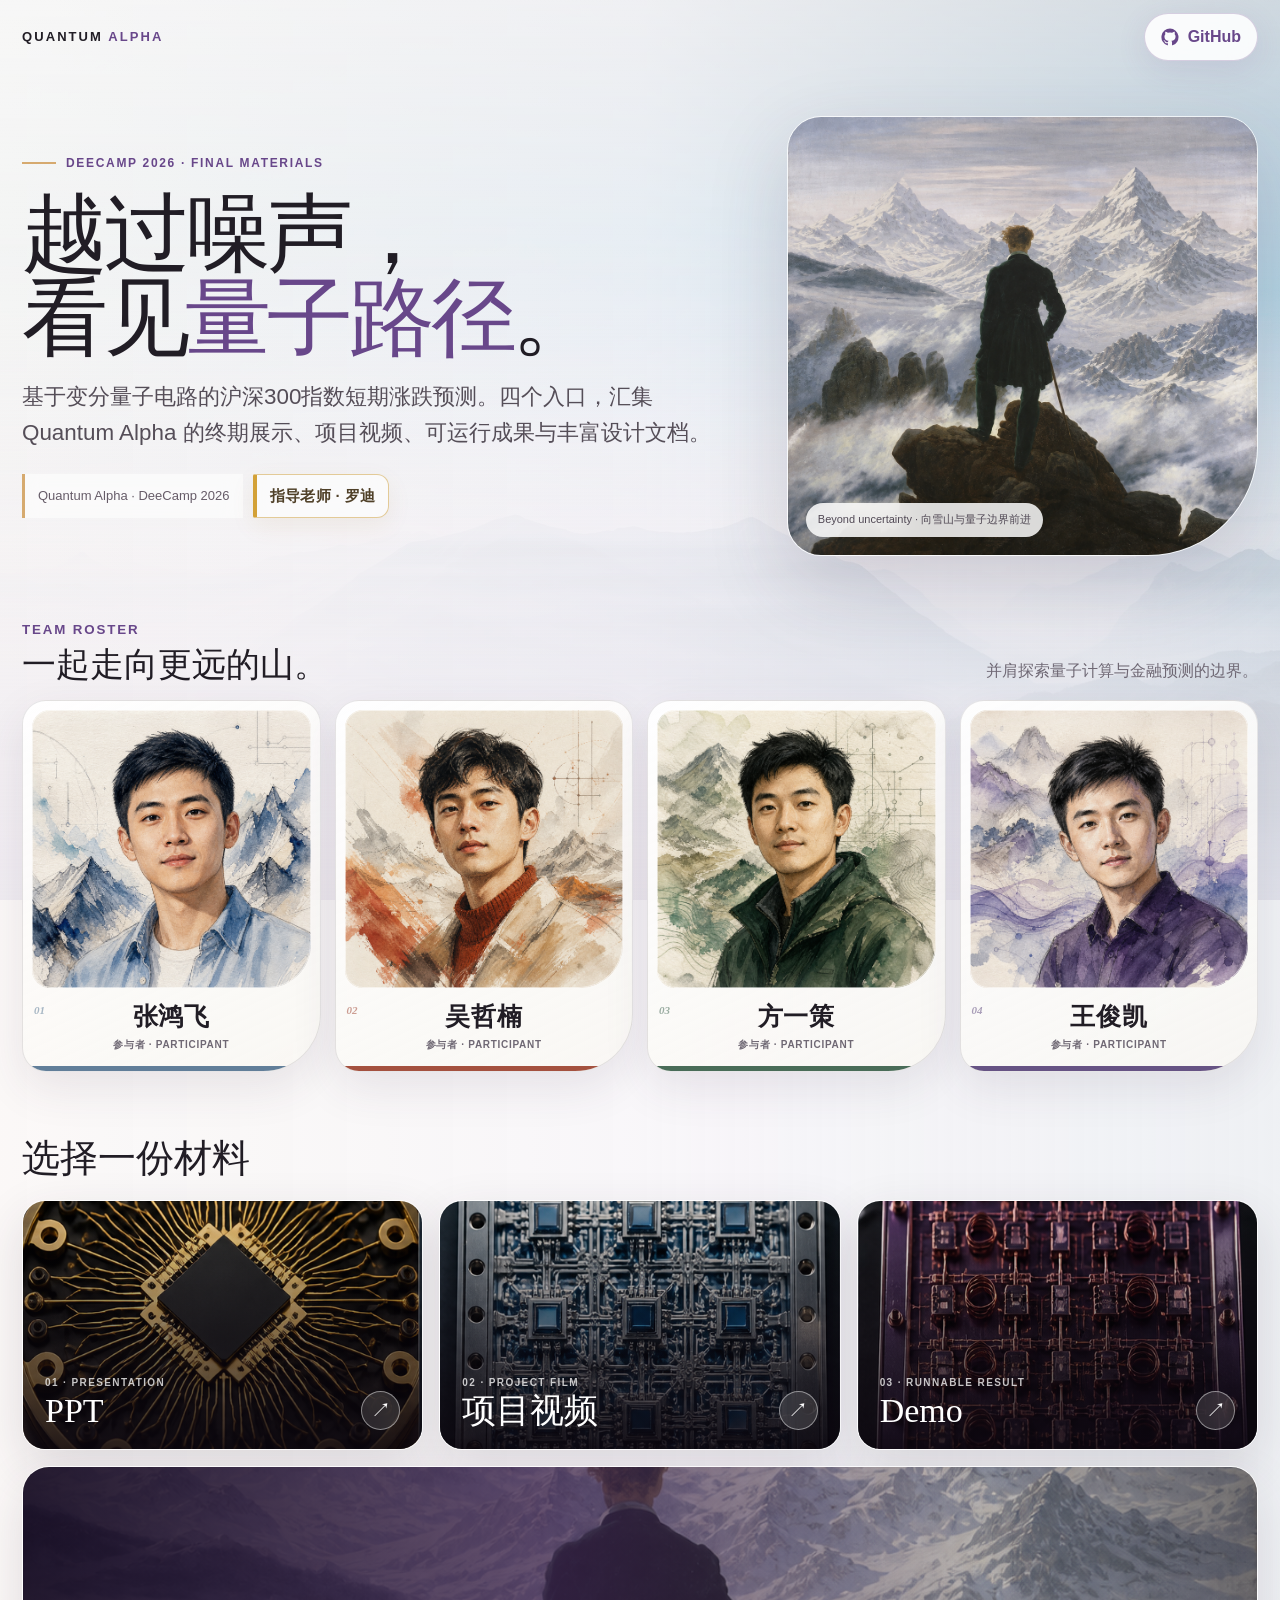
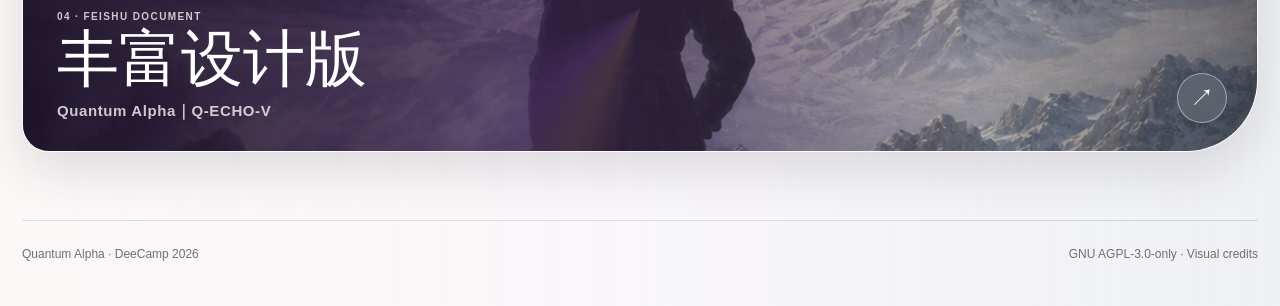
==== commit d2731dc0: "Add animated full-width Feishu document entry" ====
--- a/index.html
+++ b/index.html
@@ -23,7 +23,7 @@
       <div>
         <div class="kicker">DeeCamp 2026 · Final Materials</div>
         <h1>越过噪声，<br>看见<span class="accent">量子路径</span>。</h1>
-        <p class="lead">基于变分量子电路的沪深300指数短期涨跌预测。三个入口，汇集 Quantum Alpha 的终期展示、项目视频与可运行成果。</p>
+        <p class="lead">基于变分量子电路的沪深300指数短期涨跌预测。四个入口，汇集 Quantum Alpha 的终期展示、项目视频、可运行成果与丰富设计文档。</p>
         <div class="meta-strip" aria-label="项目与指导信息">
           <p class="team-note">Quantum Alpha · DeeCamp 2026</p>
           <p class="advisor-note">指导老师 · 罗迪</p>
@@ -60,6 +60,14 @@
           <img src="assets/chip-violet.png" alt="紫铜色谐振器量子芯片">
           <div class="card-copy"><div><small>03 · Runnable Result</small><strong>Demo</strong></div><span class="go">↗</span></div>
         </a>
+        <a class="card document-card" data-material="feishu-document" href="https://saoi3t9hyeh.feishu.cn/docx/U8NdduzHXoYHPqxqY03cZoZvnve" target="_blank" rel="noopener noreferrer">
+          <img src="assets/wanderer-snow-mountains.png" alt="人物眺望雪山的丰富设计版飞书文档入口">
+          <div class="document-glow" aria-hidden="true"></div>
+          <div class="card-copy document-copy">
+            <div><small>04 · Feishu Document</small><strong>丰富设计版</strong><p>Quantum Alpha｜Q-ECHO-V</p></div>
+            <span class="go">↗</span>
+          </div>
+        </a>
       </nav>
     </section>
   </main>
--- a/assets/gate.css
+++ b/assets/gate.css
@@ -1 +1 @@
-:root{--ink:#211d25;--muted:#6f6874;--green:#49766b;--violet:#68478a;--sand:#d6aa6f;--rose:#c88b91;--white:#fff;--line:rgba(78,62,88,.15);--max:1240px}*{box-sizing:border-box}html{min-height:100%;background:#f2eff4}body{margin:0;min-height:100vh;color:var(--ink);font:16px/1.6 Inter,-apple-system,BlinkMacSystemFont,"Segoe UI","PingFang SC","Microsoft YaHei",sans-serif;background:linear-gradient(90deg,rgba(251,249,247,.97) 0%,rgba(249,247,250,.92) 50%,rgba(237,241,244,.75) 100%),url("distant-mountains.jpg") center/cover fixed no-repeat}body:before{content:"";position:fixed;inset:0;pointer-events:none;background:linear-gradient(180deg,rgba(255,255,255,.38),transparent 34%,rgba(235,230,239,.66))}.wrap{position:relative;width:min(var(--max),calc(100% - 44px));margin:auto}.top{height:74px;display:flex;align-items:center;justify-content:space-between}.brand{font-size:13px;font-weight:900;letter-spacing:.16em;text-transform:uppercase}.brand span{color:var(--violet)}.github{display:inline-flex;align-items:center;gap:9px;padding:10px 16px;border-radius:999px;border:1px solid rgba(104,71,138,.25);background:rgba(255,255,255,.88);color:var(--violet);backdrop-filter:blur(16px);text-decoration:none;font-weight:850;box-shadow:0 8px 30px rgba(104,71,138,.12);transition:background .2s ease,color .2s ease,transform .2s ease}.github:hover,.github:focus-visible{background:var(--violet);color:#fff;transform:translateY(-2px);outline:none}.github svg{width:18px}.hero{display:grid;grid-template-columns:1.08fr .72fr;gap:58px;align-items:center;padding:42px 0 34px}.kicker{display:flex;align-items:center;gap:10px;color:var(--violet);font-size:12px;font-weight:900;letter-spacing:.14em;text-transform:uppercase}.kicker:before{content:"";width:34px;height:2px;background:var(--sand)}h1{margin:20px 0 18px;font:500 clamp(48px,6.7vw,88px)/.98 Georgia,"Times New Roman",serif;letter-spacing:-.05em}.accent{color:var(--violet)}.lead{max-width:720px;margin:0;color:#554e58;font-size:clamp(18px,1.75vw,23px)}.meta-strip{display:flex;align-items:stretch;flex-wrap:wrap;gap:10px;margin-top:24px}.team-note,.advisor-note{display:inline-flex;align-items:center;margin:0;padding:9px 13px;background:rgba(255,255,255,.58);backdrop-filter:blur(10px)}.team-note{border-left:3px solid var(--sand);color:#665c68;font-size:13px}.advisor-note{border:1px solid rgba(201,151,42,.48);border-left:4px solid #d3a137;border-radius:2px 12px 12px 2px;color:#4f4028;font-size:15px;font-weight:750;letter-spacing:.025em;box-shadow:0 8px 24px rgba(169,118,24,.08)}.wanderer{position:relative;height:440px;margin:0;overflow:hidden;border-radius:34px 34px 110px 34px;border:1px solid rgba(255,255,255,.7);box-shadow:0 28px 80px rgba(61,45,70,.18)}.wanderer img{width:100%;height:100%;object-fit:cover;object-position:center 56%}.wanderer figcaption{position:absolute;left:18px;bottom:18px;padding:8px 12px;border-radius:99px;background:rgba(255,255,255,.84);backdrop-filter:blur(14px);font-size:11px;color:#514955}.roster{padding:26px 0 36px}.roster-head{display:flex;align-items:end;justify-content:space-between;gap:28px;margin-bottom:16px}.roster-head small{color:var(--violet);font-weight:900;letter-spacing:.14em}.roster-head h2{margin:4px 0 0;font:500 34px/1.12 Georgia,"Times New Roman",serif}.roster-head p{max-width:440px;margin:0;color:var(--muted)}.portrait-gallery{display:grid;grid-template-columns:repeat(4,minmax(0,1fr));gap:14px}.portrait-card{--portrait:#617e99;position:relative;min-width:0;padding:9px 9px 18px;overflow:hidden;border:1px solid rgba(75,61,80,.13);border-radius:24px 24px 58px 24px;background:linear-gradient(155deg,rgba(255,255,255,.94),rgba(249,247,242,.77));box-shadow:0 16px 45px rgba(66,49,75,.1);transition:transform .22s ease,box-shadow .22s ease}.portrait-card:before{content:"";position:absolute;left:0;right:0;bottom:0;height:5px;background:var(--portrait)}.portrait-card:hover{transform:translateY(-5px) rotate(-.25deg);box-shadow:0 25px 60px rgba(66,49,75,.16)}.portrait-card[data-palette="brick-red"]{--portrait:#a4513f}.portrait-card[data-palette="pine-green"]{--portrait:#496c58}.portrait-card[data-palette="violet-grey"]{--portrait:#665384}.portrait-frame{position:relative;aspect-ratio:1/1;overflow:hidden;border-radius:18px 18px 44px 18px;background:#eee8df}.portrait-frame:after{content:"";position:absolute;inset:0;border:1px solid rgba(255,255,255,.58);border-radius:inherit;box-shadow:inset 0 0 30px rgba(255,255,255,.16);pointer-events:none}.portrait-frame img{width:100%;height:100%;display:block;object-fit:cover;transition:transform .45s ease}.portrait-card:hover .portrait-frame img{transform:scale(1.025)}.portrait-identity{position:relative;padding:15px 10px 0;text-align:center}.portrait-identity strong{display:block;font:600 25px/1.08 Georgia,"Songti SC","Times New Roman",serif;letter-spacing:.03em}.portrait-identity small{display:block;margin-top:7px;color:var(--muted);font-size:10px;font-weight:800;letter-spacing:.07em;text-transform:uppercase}.portrait-index{position:absolute;left:2px;top:17px;color:var(--portrait);opacity:.55;font:italic 600 11px/1 Georgia,serif}.materials{padding:30px 0 68px}.section-head{margin-bottom:20px}.section-head h2{margin:0;font:500 38px/1.1 Georgia,"Times New Roman",serif}.cards{display:grid;grid-template-columns:repeat(3,1fr);gap:16px}.card{position:relative;height:250px;overflow:hidden;border-radius:23px;border:1px solid rgba(255,255,255,.8);box-shadow:0 18px 50px rgba(54,39,64,.14);color:#fff;text-decoration:none;isolation:isolate;transition:transform .22s ease,box-shadow .22s ease}.card:hover,.card:focus-visible{transform:translateY(-7px);box-shadow:0 28px 70px rgba(54,39,64,.22);outline:3px solid rgba(255,255,255,.95);outline-offset:3px}.card img{position:absolute;inset:0;width:100%;height:100%;object-fit:cover;object-position:center 46%;z-index:-2;transition:transform .4s ease}.card:hover img{transform:scale(1.035)}.card:after{content:"";position:absolute;inset:0;z-index:-1;background:linear-gradient(180deg,rgba(6,12,12,.03),rgba(12,7,15,.86))}.card-copy{position:absolute;left:22px;right:22px;bottom:19px;display:flex;align-items:end;justify-content:space-between;gap:16px}.card small{display:block;margin-bottom:3px;font-size:10px;font-weight:850;letter-spacing:.14em;text-transform:uppercase;color:rgba(255,255,255,.76)}.card strong{font:500 34px/1 Georgia,"Times New Roman",serif}.go{width:39px;height:39px;display:grid;place-items:center;flex:0 0 auto;border:1px solid rgba(255,255,255,.45);border-radius:50%;background:rgba(255,255,255,.13);backdrop-filter:blur(10px);font-size:20px}.foot{position:relative;display:flex;justify-content:space-between;gap:24px;padding:24px 0 42px;border-top:1px solid var(--line);color:#746c77;font-size:12px}.foot a{color:inherit;text-decoration:none}@media(max-width:980px){.portrait-gallery{grid-template-columns:repeat(2,minmax(0,1fr))}}@media(max-width:880px){.hero{grid-template-columns:1fr;gap:28px}.wanderer{height:400px}.cards{grid-template-columns:1fr}.card{height:230px}.roster-head{display:block}.roster-head p{margin-top:10px}}@media(max-width:520px){.wrap{width:calc(100% - 24px)}.top{height:64px}.github{padding:8px 11px}.hero{padding-top:28px}.meta-strip{gap:8px}.advisor-note{font-size:14px}h1{font-size:48px}.lead{font-size:18px}.wanderer{height:340px;border-radius:25px 25px 76px 25px}.portrait-gallery{grid-template-columns:repeat(2,minmax(0,1fr));gap:10px}.portrait-card{padding:7px 7px 15px;border-radius:18px 18px 38px 18px}.portrait-frame{border-radius:13px 13px 31px 13px}.portrait-identity{padding:12px 4px 0}.portrait-identity strong{font-size:21px}.portrait-identity small{font-size:8px;letter-spacing:.04em}.portrait-index{display:none}.materials{padding-top:22px}.section-head h2{font-size:34px}.foot{display:block}.foot span{display:block;margin-top:7px}}@media(prefers-reduced-motion:reduce){*{transition:none!important}}
+:root{--ink:#211d25;--muted:#6f6874;--green:#49766b;--violet:#68478a;--sand:#d6aa6f;--rose:#c88b91;--white:#fff;--line:rgba(78,62,88,.15);--max:1240px}*{box-sizing:border-box}html{min-height:100%;background:#f2eff4}body{margin:0;min-height:100vh;color:var(--ink);font:16px/1.6 Inter,-apple-system,BlinkMacSystemFont,"Segoe UI","PingFang SC","Microsoft YaHei",sans-serif;background:linear-gradient(90deg,rgba(251,249,247,.97) 0%,rgba(249,247,250,.92) 50%,rgba(237,241,244,.75) 100%),url("distant-mountains.jpg") center/cover fixed no-repeat}body:before{content:"";position:fixed;inset:0;pointer-events:none;background:linear-gradient(180deg,rgba(255,255,255,.38),transparent 34%,rgba(235,230,239,.66))}.wrap{position:relative;width:min(var(--max),calc(100% - 44px));margin:auto}.top{height:74px;display:flex;align-items:center;justify-content:space-between}.brand{font-size:13px;font-weight:900;letter-spacing:.16em;text-transform:uppercase}.brand span{color:var(--violet)}.github{display:inline-flex;align-items:center;gap:9px;padding:10px 16px;border-radius:999px;border:1px solid rgba(104,71,138,.25);background:rgba(255,255,255,.88);color:var(--violet);backdrop-filter:blur(16px);text-decoration:none;font-weight:850;box-shadow:0 8px 30px rgba(104,71,138,.12);transition:background .2s ease,color .2s ease,transform .2s ease}.github:hover,.github:focus-visible{background:var(--violet);color:#fff;transform:translateY(-2px);outline:none}.github svg{width:18px}.hero{display:grid;grid-template-columns:1.08fr .72fr;gap:58px;align-items:center;padding:42px 0 34px}.kicker{display:flex;align-items:center;gap:10px;color:var(--violet);font-size:12px;font-weight:900;letter-spacing:.14em;text-transform:uppercase}.kicker:before{content:"";width:34px;height:2px;background:var(--sand)}h1{margin:20px 0 18px;font:500 clamp(48px,6.7vw,88px)/.98 Georgia,"Times New Roman",serif;letter-spacing:-.05em}.accent{color:var(--violet)}.lead{max-width:720px;margin:0;color:#554e58;font-size:clamp(18px,1.75vw,23px)}.meta-strip{display:flex;align-items:stretch;flex-wrap:wrap;gap:10px;margin-top:24px}.team-note,.advisor-note{display:inline-flex;align-items:center;margin:0;padding:9px 13px;background:rgba(255,255,255,.58);backdrop-filter:blur(10px)}.team-note{border-left:3px solid var(--sand);color:#665c68;font-size:13px}.advisor-note{border:1px solid rgba(201,151,42,.48);border-left:4px solid #d3a137;border-radius:2px 12px 12px 2px;color:#4f4028;font-size:15px;font-weight:750;letter-spacing:.025em;box-shadow:0 8px 24px rgba(169,118,24,.08)}.wanderer{position:relative;height:440px;margin:0;overflow:hidden;border-radius:34px 34px 110px 34px;border:1px solid rgba(255,255,255,.7);box-shadow:0 28px 80px rgba(61,45,70,.18)}.wanderer img{width:100%;height:100%;object-fit:cover;object-position:center 56%}.wanderer figcaption{position:absolute;left:18px;bottom:18px;padding:8px 12px;border-radius:99px;background:rgba(255,255,255,.84);backdrop-filter:blur(14px);font-size:11px;color:#514955}.roster{padding:26px 0 36px}.roster-head{display:flex;align-items:end;justify-content:space-between;gap:28px;margin-bottom:16px}.roster-head small{color:var(--violet);font-weight:900;letter-spacing:.14em}.roster-head h2{margin:4px 0 0;font:500 34px/1.12 Georgia,"Times New Roman",serif}.roster-head p{max-width:440px;margin:0;color:var(--muted)}.portrait-gallery{display:grid;grid-template-columns:repeat(4,minmax(0,1fr));gap:14px}.portrait-card{--portrait:#617e99;position:relative;min-width:0;padding:9px 9px 18px;overflow:hidden;border:1px solid rgba(75,61,80,.13);border-radius:24px 24px 58px 24px;background:linear-gradient(155deg,rgba(255,255,255,.94),rgba(249,247,242,.77));box-shadow:0 16px 45px rgba(66,49,75,.1);transition:transform .22s ease,box-shadow .22s ease}.portrait-card:before{content:"";position:absolute;left:0;right:0;bottom:0;height:5px;background:var(--portrait)}.portrait-card:hover{transform:translateY(-5px) rotate(-.25deg);box-shadow:0 25px 60px rgba(66,49,75,.16)}.portrait-card[data-palette="brick-red"]{--portrait:#a4513f}.portrait-card[data-palette="pine-green"]{--portrait:#496c58}.portrait-card[data-palette="violet-grey"]{--portrait:#665384}.portrait-frame{position:relative;aspect-ratio:1/1;overflow:hidden;border-radius:18px 18px 44px 18px;background:#eee8df}.portrait-frame:after{content:"";position:absolute;inset:0;border:1px solid rgba(255,255,255,.58);border-radius:inherit;box-shadow:inset 0 0 30px rgba(255,255,255,.16);pointer-events:none}.portrait-frame img{width:100%;height:100%;display:block;object-fit:cover;transition:transform .45s ease}.portrait-card:hover .portrait-frame img{transform:scale(1.025)}.portrait-identity{position:relative;padding:15px 10px 0;text-align:center}.portrait-identity strong{display:block;font:600 25px/1.08 Georgia,"Songti SC","Times New Roman",serif;letter-spacing:.03em}.portrait-identity small{display:block;margin-top:7px;color:var(--muted);font-size:10px;font-weight:800;letter-spacing:.07em;text-transform:uppercase}.portrait-index{position:absolute;left:2px;top:17px;color:var(--portrait);opacity:.55;font:italic 600 11px/1 Georgia,serif}.materials{padding:30px 0 68px}.section-head{margin-bottom:20px}.section-head h2{margin:0;font:500 38px/1.1 Georgia,"Times New Roman",serif}.cards{display:grid;grid-template-columns:repeat(3,1fr);gap:16px}.card{position:relative;height:250px;overflow:hidden;border-radius:23px;border:1px solid rgba(255,255,255,.8);box-shadow:0 18px 50px rgba(54,39,64,.14);color:#fff;text-decoration:none;isolation:isolate;transition:transform .22s ease,box-shadow .22s ease}.card:hover,.card:focus-visible{transform:translateY(-7px);box-shadow:0 28px 70px rgba(54,39,64,.22);outline:3px solid rgba(255,255,255,.95);outline-offset:3px}.card img{position:absolute;inset:0;width:100%;height:100%;object-fit:cover;object-position:center 46%;z-index:-2;transition:transform .4s ease}.card:hover img{transform:scale(1.035)}.card:after{content:"";position:absolute;inset:0;z-index:-1;background:linear-gradient(180deg,rgba(6,12,12,.03),rgba(12,7,15,.86))}.card-copy{position:absolute;left:22px;right:22px;bottom:19px;display:flex;align-items:end;justify-content:space-between;gap:16px}.card small{display:block;margin-bottom:3px;font-size:10px;font-weight:850;letter-spacing:.14em;text-transform:uppercase;color:rgba(255,255,255,.76)}.card strong{font:500 34px/1 Georgia,"Times New Roman",serif}.document-card{grid-column:1/-1;height:286px;border-radius:27px 27px 72px 27px}.document-card img{object-position:center 43%}.document-card:after{background:linear-gradient(90deg,rgba(22,12,35,.93) 0%,rgba(54,30,75,.72) 42%,rgba(15,21,39,.22) 78%,rgba(6,9,17,.5) 100%)}.document-glow{position:absolute;inset:-45%;z-index:-1;background:conic-gradient(from 80deg,transparent 0 30%,rgba(210,163,60,.38) 35%,rgba(126,78,170,.48) 41%,transparent 48% 100%);animation:document-orbit 12s linear infinite;mix-blend-mode:screen}.document-copy{left:34px;right:30px;bottom:28px}.document-copy strong{font-size:clamp(39px,5vw,62px)}.document-copy p{margin:9px 0 0;color:rgba(255,255,255,.77);font-size:15px;font-weight:650;letter-spacing:.04em}.document-card .go{width:50px;height:50px;font-size:24px;transition:transform .25s ease,background .25s ease}.document-card:hover .go{transform:rotate(45deg) scale(1.08);background:rgba(255,255,255,.24)}@keyframes document-orbit{to{transform:rotate(360deg)}}.go{width:39px;height:39px;display:grid;place-items:center;flex:0 0 auto;border:1px solid rgba(255,255,255,.45);border-radius:50%;background:rgba(255,255,255,.13);backdrop-filter:blur(10px);font-size:20px}.foot{position:relative;display:flex;justify-content:space-between;gap:24px;padding:24px 0 42px;border-top:1px solid var(--line);color:#746c77;font-size:12px}.foot a{color:inherit;text-decoration:none}@media(max-width:980px){.portrait-gallery{grid-template-columns:repeat(2,minmax(0,1fr))}}@media(max-width:880px){.hero{grid-template-columns:1fr;gap:28px}.wanderer{height:400px}.cards{grid-template-columns:1fr}.card{height:230px}.document-card{height:250px}.roster-head{display:block}.roster-head p{margin-top:10px}}@media(max-width:520px){.wrap{width:calc(100% - 24px)}.top{height:64px}.github{padding:8px 11px}.hero{padding-top:28px}.meta-strip{gap:8px}.advisor-note{font-size:14px}h1{font-size:48px}.lead{font-size:18px}.wanderer{height:340px;border-radius:25px 25px 76px 25px}.portrait-gallery{grid-template-columns:repeat(2,minmax(0,1fr));gap:10px}.portrait-card{padding:7px 7px 15px;border-radius:18px 18px 38px 18px}.portrait-frame{border-radius:13px 13px 31px 13px}.portrait-identity{padding:12px 4px 0}.portrait-identity strong{font-size:21px}.portrait-identity small{font-size:8px;letter-spacing:.04em}.portrait-index{display:none}.document-copy{left:18px;right:18px;bottom:19px}.document-copy strong{font-size:34px}.document-copy p{font-size:12px}.materials{padding-top:22px}.section-head h2{font-size:34px}.foot{display:block}.foot span{display:block;margin-top:7px}}@media(prefers-reduced-motion:reduce){*{transition:none!important}}
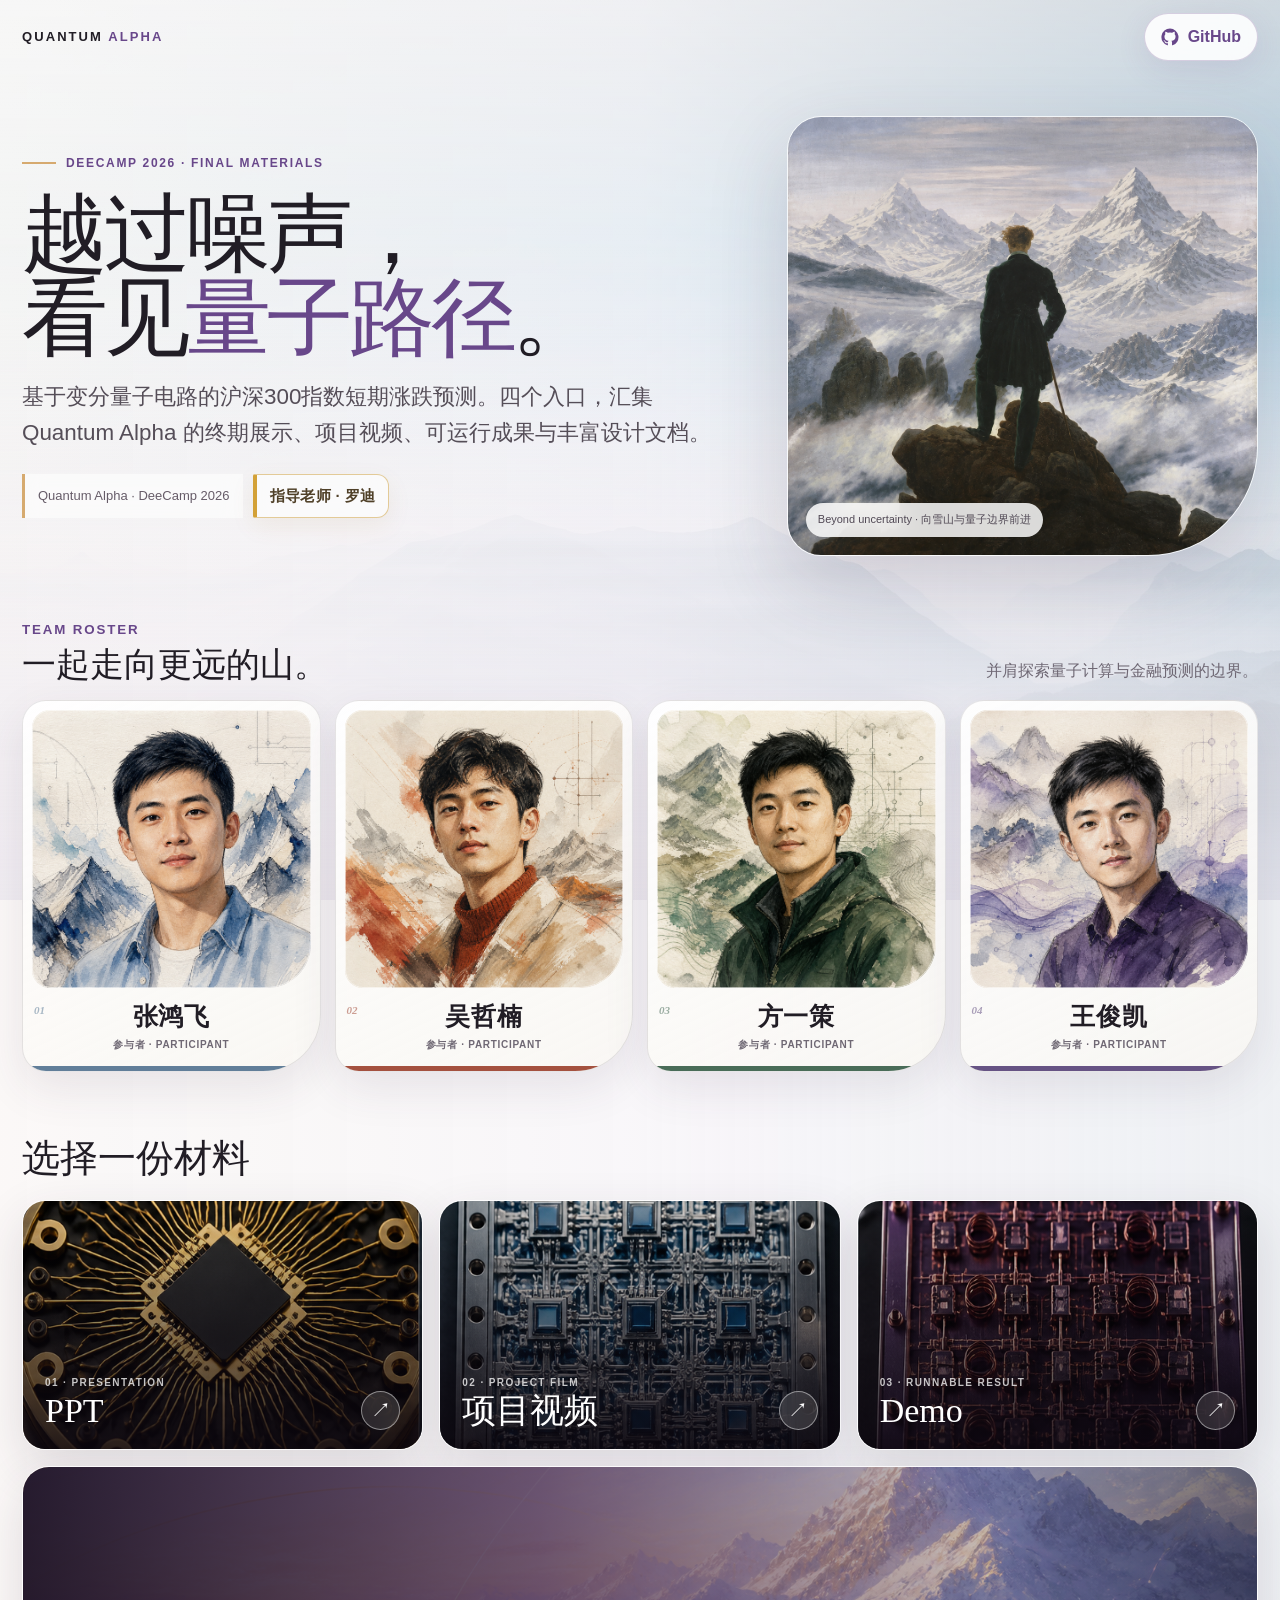
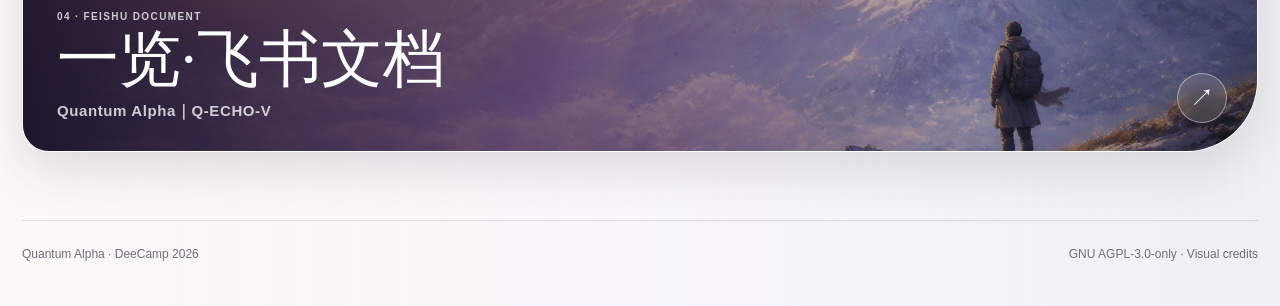
==== commit 6d80291c: "Refresh Feishu card with panoramic mountain artwork" ====
--- a/index.html
+++ b/index.html
@@ -61,10 +61,10 @@
           <div class="card-copy"><div><small>03 · Runnable Result</small><strong>Demo</strong></div><span class="go">↗</span></div>
         </a>
         <a class="card document-card" data-material="feishu-document" href="https://saoi3t9hyeh.feishu.cn/docx/U8NdduzHXoYHPqxqY03cZoZvnve" target="_blank" rel="noopener noreferrer">
-          <img src="assets/wanderer-snow-mountains.png" alt="人物眺望雪山的丰富设计版飞书文档入口">
+          <img src="assets/feishu-document-panorama.png" alt="旅人远望雪山云海的飞书文档入口">
           <div class="document-glow" aria-hidden="true"></div>
           <div class="card-copy document-copy">
-            <div><small>04 · Feishu Document</small><strong>丰富设计版</strong><p>Quantum Alpha｜Q-ECHO-V</p></div>
+            <div><small>04 · Feishu Document</small><strong>一览·飞书文档</strong><p>Quantum Alpha｜Q-ECHO-V</p></div>
             <span class="go">↗</span>
           </div>
         </a>
--- a/assets/gate.css
+++ b/assets/gate.css
@@ -1 +1 @@
-:root{--ink:#211d25;--muted:#6f6874;--green:#49766b;--violet:#68478a;--sand:#d6aa6f;--rose:#c88b91;--white:#fff;--line:rgba(78,62,88,.15);--max:1240px}*{box-sizing:border-box}html{min-height:100%;background:#f2eff4}body{margin:0;min-height:100vh;color:var(--ink);font:16px/1.6 Inter,-apple-system,BlinkMacSystemFont,"Segoe UI","PingFang SC","Microsoft YaHei",sans-serif;background:linear-gradient(90deg,rgba(251,249,247,.97) 0%,rgba(249,247,250,.92) 50%,rgba(237,241,244,.75) 100%),url("distant-mountains.jpg") center/cover fixed no-repeat}body:before{content:"";position:fixed;inset:0;pointer-events:none;background:linear-gradient(180deg,rgba(255,255,255,.38),transparent 34%,rgba(235,230,239,.66))}.wrap{position:relative;width:min(var(--max),calc(100% - 44px));margin:auto}.top{height:74px;display:flex;align-items:center;justify-content:space-between}.brand{font-size:13px;font-weight:900;letter-spacing:.16em;text-transform:uppercase}.brand span{color:var(--violet)}.github{display:inline-flex;align-items:center;gap:9px;padding:10px 16px;border-radius:999px;border:1px solid rgba(104,71,138,.25);background:rgba(255,255,255,.88);color:var(--violet);backdrop-filter:blur(16px);text-decoration:none;font-weight:850;box-shadow:0 8px 30px rgba(104,71,138,.12);transition:background .2s ease,color .2s ease,transform .2s ease}.github:hover,.github:focus-visible{background:var(--violet);color:#fff;transform:translateY(-2px);outline:none}.github svg{width:18px}.hero{display:grid;grid-template-columns:1.08fr .72fr;gap:58px;align-items:center;padding:42px 0 34px}.kicker{display:flex;align-items:center;gap:10px;color:var(--violet);font-size:12px;font-weight:900;letter-spacing:.14em;text-transform:uppercase}.kicker:before{content:"";width:34px;height:2px;background:var(--sand)}h1{margin:20px 0 18px;font:500 clamp(48px,6.7vw,88px)/.98 Georgia,"Times New Roman",serif;letter-spacing:-.05em}.accent{color:var(--violet)}.lead{max-width:720px;margin:0;color:#554e58;font-size:clamp(18px,1.75vw,23px)}.meta-strip{display:flex;align-items:stretch;flex-wrap:wrap;gap:10px;margin-top:24px}.team-note,.advisor-note{display:inline-flex;align-items:center;margin:0;padding:9px 13px;background:rgba(255,255,255,.58);backdrop-filter:blur(10px)}.team-note{border-left:3px solid var(--sand);color:#665c68;font-size:13px}.advisor-note{border:1px solid rgba(201,151,42,.48);border-left:4px solid #d3a137;border-radius:2px 12px 12px 2px;color:#4f4028;font-size:15px;font-weight:750;letter-spacing:.025em;box-shadow:0 8px 24px rgba(169,118,24,.08)}.wanderer{position:relative;height:440px;margin:0;overflow:hidden;border-radius:34px 34px 110px 34px;border:1px solid rgba(255,255,255,.7);box-shadow:0 28px 80px rgba(61,45,70,.18)}.wanderer img{width:100%;height:100%;object-fit:cover;object-position:center 56%}.wanderer figcaption{position:absolute;left:18px;bottom:18px;padding:8px 12px;border-radius:99px;background:rgba(255,255,255,.84);backdrop-filter:blur(14px);font-size:11px;color:#514955}.roster{padding:26px 0 36px}.roster-head{display:flex;align-items:end;justify-content:space-between;gap:28px;margin-bottom:16px}.roster-head small{color:var(--violet);font-weight:900;letter-spacing:.14em}.roster-head h2{margin:4px 0 0;font:500 34px/1.12 Georgia,"Times New Roman",serif}.roster-head p{max-width:440px;margin:0;color:var(--muted)}.portrait-gallery{display:grid;grid-template-columns:repeat(4,minmax(0,1fr));gap:14px}.portrait-card{--portrait:#617e99;position:relative;min-width:0;padding:9px 9px 18px;overflow:hidden;border:1px solid rgba(75,61,80,.13);border-radius:24px 24px 58px 24px;background:linear-gradient(155deg,rgba(255,255,255,.94),rgba(249,247,242,.77));box-shadow:0 16px 45px rgba(66,49,75,.1);transition:transform .22s ease,box-shadow .22s ease}.portrait-card:before{content:"";position:absolute;left:0;right:0;bottom:0;height:5px;background:var(--portrait)}.portrait-card:hover{transform:translateY(-5px) rotate(-.25deg);box-shadow:0 25px 60px rgba(66,49,75,.16)}.portrait-card[data-palette="brick-red"]{--portrait:#a4513f}.portrait-card[data-palette="pine-green"]{--portrait:#496c58}.portrait-card[data-palette="violet-grey"]{--portrait:#665384}.portrait-frame{position:relative;aspect-ratio:1/1;overflow:hidden;border-radius:18px 18px 44px 18px;background:#eee8df}.portrait-frame:after{content:"";position:absolute;inset:0;border:1px solid rgba(255,255,255,.58);border-radius:inherit;box-shadow:inset 0 0 30px rgba(255,255,255,.16);pointer-events:none}.portrait-frame img{width:100%;height:100%;display:block;object-fit:cover;transition:transform .45s ease}.portrait-card:hover .portrait-frame img{transform:scale(1.025)}.portrait-identity{position:relative;padding:15px 10px 0;text-align:center}.portrait-identity strong{display:block;font:600 25px/1.08 Georgia,"Songti SC","Times New Roman",serif;letter-spacing:.03em}.portrait-identity small{display:block;margin-top:7px;color:var(--muted);font-size:10px;font-weight:800;letter-spacing:.07em;text-transform:uppercase}.portrait-index{position:absolute;left:2px;top:17px;color:var(--portrait);opacity:.55;font:italic 600 11px/1 Georgia,serif}.materials{padding:30px 0 68px}.section-head{margin-bottom:20px}.section-head h2{margin:0;font:500 38px/1.1 Georgia,"Times New Roman",serif}.cards{display:grid;grid-template-columns:repeat(3,1fr);gap:16px}.card{position:relative;height:250px;overflow:hidden;border-radius:23px;border:1px solid rgba(255,255,255,.8);box-shadow:0 18px 50px rgba(54,39,64,.14);color:#fff;text-decoration:none;isolation:isolate;transition:transform .22s ease,box-shadow .22s ease}.card:hover,.card:focus-visible{transform:translateY(-7px);box-shadow:0 28px 70px rgba(54,39,64,.22);outline:3px solid rgba(255,255,255,.95);outline-offset:3px}.card img{position:absolute;inset:0;width:100%;height:100%;object-fit:cover;object-position:center 46%;z-index:-2;transition:transform .4s ease}.card:hover img{transform:scale(1.035)}.card:after{content:"";position:absolute;inset:0;z-index:-1;background:linear-gradient(180deg,rgba(6,12,12,.03),rgba(12,7,15,.86))}.card-copy{position:absolute;left:22px;right:22px;bottom:19px;display:flex;align-items:end;justify-content:space-between;gap:16px}.card small{display:block;margin-bottom:3px;font-size:10px;font-weight:850;letter-spacing:.14em;text-transform:uppercase;color:rgba(255,255,255,.76)}.card strong{font:500 34px/1 Georgia,"Times New Roman",serif}.document-card{grid-column:1/-1;height:286px;border-radius:27px 27px 72px 27px}.document-card img{object-position:center 43%}.document-card:after{background:linear-gradient(90deg,rgba(22,12,35,.93) 0%,rgba(54,30,75,.72) 42%,rgba(15,21,39,.22) 78%,rgba(6,9,17,.5) 100%)}.document-glow{position:absolute;inset:-45%;z-index:-1;background:conic-gradient(from 80deg,transparent 0 30%,rgba(210,163,60,.38) 35%,rgba(126,78,170,.48) 41%,transparent 48% 100%);animation:document-orbit 12s linear infinite;mix-blend-mode:screen}.document-copy{left:34px;right:30px;bottom:28px}.document-copy strong{font-size:clamp(39px,5vw,62px)}.document-copy p{margin:9px 0 0;color:rgba(255,255,255,.77);font-size:15px;font-weight:650;letter-spacing:.04em}.document-card .go{width:50px;height:50px;font-size:24px;transition:transform .25s ease,background .25s ease}.document-card:hover .go{transform:rotate(45deg) scale(1.08);background:rgba(255,255,255,.24)}@keyframes document-orbit{to{transform:rotate(360deg)}}.go{width:39px;height:39px;display:grid;place-items:center;flex:0 0 auto;border:1px solid rgba(255,255,255,.45);border-radius:50%;background:rgba(255,255,255,.13);backdrop-filter:blur(10px);font-size:20px}.foot{position:relative;display:flex;justify-content:space-between;gap:24px;padding:24px 0 42px;border-top:1px solid var(--line);color:#746c77;font-size:12px}.foot a{color:inherit;text-decoration:none}@media(max-width:980px){.portrait-gallery{grid-template-columns:repeat(2,minmax(0,1fr))}}@media(max-width:880px){.hero{grid-template-columns:1fr;gap:28px}.wanderer{height:400px}.cards{grid-template-columns:1fr}.card{height:230px}.document-card{height:250px}.roster-head{display:block}.roster-head p{margin-top:10px}}@media(max-width:520px){.wrap{width:calc(100% - 24px)}.top{height:64px}.github{padding:8px 11px}.hero{padding-top:28px}.meta-strip{gap:8px}.advisor-note{font-size:14px}h1{font-size:48px}.lead{font-size:18px}.wanderer{height:340px;border-radius:25px 25px 76px 25px}.portrait-gallery{grid-template-columns:repeat(2,minmax(0,1fr));gap:10px}.portrait-card{padding:7px 7px 15px;border-radius:18px 18px 38px 18px}.portrait-frame{border-radius:13px 13px 31px 13px}.portrait-identity{padding:12px 4px 0}.portrait-identity strong{font-size:21px}.portrait-identity small{font-size:8px;letter-spacing:.04em}.portrait-index{display:none}.document-copy{left:18px;right:18px;bottom:19px}.document-copy strong{font-size:34px}.document-copy p{font-size:12px}.materials{padding-top:22px}.section-head h2{font-size:34px}.foot{display:block}.foot span{display:block;margin-top:7px}}@media(prefers-reduced-motion:reduce){*{transition:none!important}}
+:root{--ink:#211d25;--muted:#6f6874;--green:#49766b;--violet:#68478a;--sand:#d6aa6f;--rose:#c88b91;--white:#fff;--line:rgba(78,62,88,.15);--max:1240px}*{box-sizing:border-box}html{min-height:100%;background:#f2eff4}body{margin:0;min-height:100vh;color:var(--ink);font:16px/1.6 Inter,-apple-system,BlinkMacSystemFont,"Segoe UI","PingFang SC","Microsoft YaHei",sans-serif;background:linear-gradient(90deg,rgba(251,249,247,.97) 0%,rgba(249,247,250,.92) 50%,rgba(237,241,244,.75) 100%),url("distant-mountains.jpg") center/cover fixed no-repeat}body:before{content:"";position:fixed;inset:0;pointer-events:none;background:linear-gradient(180deg,rgba(255,255,255,.38),transparent 34%,rgba(235,230,239,.66))}.wrap{position:relative;width:min(var(--max),calc(100% - 44px));margin:auto}.top{height:74px;display:flex;align-items:center;justify-content:space-between}.brand{font-size:13px;font-weight:900;letter-spacing:.16em;text-transform:uppercase}.brand span{color:var(--violet)}.github{display:inline-flex;align-items:center;gap:9px;padding:10px 16px;border-radius:999px;border:1px solid rgba(104,71,138,.25);background:rgba(255,255,255,.88);color:var(--violet);backdrop-filter:blur(16px);text-decoration:none;font-weight:850;box-shadow:0 8px 30px rgba(104,71,138,.12);transition:background .2s ease,color .2s ease,transform .2s ease}.github:hover,.github:focus-visible{background:var(--violet);color:#fff;transform:translateY(-2px);outline:none}.github svg{width:18px}.hero{display:grid;grid-template-columns:1.08fr .72fr;gap:58px;align-items:center;padding:42px 0 34px}.kicker{display:flex;align-items:center;gap:10px;color:var(--violet);font-size:12px;font-weight:900;letter-spacing:.14em;text-transform:uppercase}.kicker:before{content:"";width:34px;height:2px;background:var(--sand)}h1{margin:20px 0 18px;font:500 clamp(48px,6.7vw,88px)/.98 Georgia,"Times New Roman",serif;letter-spacing:-.05em}.accent{color:var(--violet)}.lead{max-width:720px;margin:0;color:#554e58;font-size:clamp(18px,1.75vw,23px)}.meta-strip{display:flex;align-items:stretch;flex-wrap:wrap;gap:10px;margin-top:24px}.team-note,.advisor-note{display:inline-flex;align-items:center;margin:0;padding:9px 13px;background:rgba(255,255,255,.58);backdrop-filter:blur(10px)}.team-note{border-left:3px solid var(--sand);color:#665c68;font-size:13px}.advisor-note{border:1px solid rgba(201,151,42,.48);border-left:4px solid #d3a137;border-radius:2px 12px 12px 2px;color:#4f4028;font-size:15px;font-weight:750;letter-spacing:.025em;box-shadow:0 8px 24px rgba(169,118,24,.08)}.wanderer{position:relative;height:440px;margin:0;overflow:hidden;border-radius:34px 34px 110px 34px;border:1px solid rgba(255,255,255,.7);box-shadow:0 28px 80px rgba(61,45,70,.18)}.wanderer img{width:100%;height:100%;object-fit:cover;object-position:center 56%}.wanderer figcaption{position:absolute;left:18px;bottom:18px;padding:8px 12px;border-radius:99px;background:rgba(255,255,255,.84);backdrop-filter:blur(14px);font-size:11px;color:#514955}.roster{padding:26px 0 36px}.roster-head{display:flex;align-items:end;justify-content:space-between;gap:28px;margin-bottom:16px}.roster-head small{color:var(--violet);font-weight:900;letter-spacing:.14em}.roster-head h2{margin:4px 0 0;font:500 34px/1.12 Georgia,"Times New Roman",serif}.roster-head p{max-width:440px;margin:0;color:var(--muted)}.portrait-gallery{display:grid;grid-template-columns:repeat(4,minmax(0,1fr));gap:14px}.portrait-card{--portrait:#617e99;position:relative;min-width:0;padding:9px 9px 18px;overflow:hidden;border:1px solid rgba(75,61,80,.13);border-radius:24px 24px 58px 24px;background:linear-gradient(155deg,rgba(255,255,255,.94),rgba(249,247,242,.77));box-shadow:0 16px 45px rgba(66,49,75,.1);transition:transform .22s ease,box-shadow .22s ease}.portrait-card:before{content:"";position:absolute;left:0;right:0;bottom:0;height:5px;background:var(--portrait)}.portrait-card:hover{transform:translateY(-5px) rotate(-.25deg);box-shadow:0 25px 60px rgba(66,49,75,.16)}.portrait-card[data-palette="brick-red"]{--portrait:#a4513f}.portrait-card[data-palette="pine-green"]{--portrait:#496c58}.portrait-card[data-palette="violet-grey"]{--portrait:#665384}.portrait-frame{position:relative;aspect-ratio:1/1;overflow:hidden;border-radius:18px 18px 44px 18px;background:#eee8df}.portrait-frame:after{content:"";position:absolute;inset:0;border:1px solid rgba(255,255,255,.58);border-radius:inherit;box-shadow:inset 0 0 30px rgba(255,255,255,.16);pointer-events:none}.portrait-frame img{width:100%;height:100%;display:block;object-fit:cover;transition:transform .45s ease}.portrait-card:hover .portrait-frame img{transform:scale(1.025)}.portrait-identity{position:relative;padding:15px 10px 0;text-align:center}.portrait-identity strong{display:block;font:600 25px/1.08 Georgia,"Songti SC","Times New Roman",serif;letter-spacing:.03em}.portrait-identity small{display:block;margin-top:7px;color:var(--muted);font-size:10px;font-weight:800;letter-spacing:.07em;text-transform:uppercase}.portrait-index{position:absolute;left:2px;top:17px;color:var(--portrait);opacity:.55;font:italic 600 11px/1 Georgia,serif}.materials{padding:30px 0 68px}.section-head{margin-bottom:20px}.section-head h2{margin:0;font:500 38px/1.1 Georgia,"Times New Roman",serif}.cards{display:grid;grid-template-columns:repeat(3,1fr);gap:16px}.card{position:relative;height:250px;overflow:hidden;border-radius:23px;border:1px solid rgba(255,255,255,.8);box-shadow:0 18px 50px rgba(54,39,64,.14);color:#fff;text-decoration:none;isolation:isolate;transition:transform .22s ease,box-shadow .22s ease}.card:hover,.card:focus-visible{transform:translateY(-7px);box-shadow:0 28px 70px rgba(54,39,64,.22);outline:3px solid rgba(255,255,255,.95);outline-offset:3px}.card img{position:absolute;inset:0;width:100%;height:100%;object-fit:cover;object-position:center 46%;z-index:-2;transition:transform .4s ease}.card:hover img{transform:scale(1.035)}.card:after{content:"";position:absolute;inset:0;z-index:-1;background:linear-gradient(180deg,rgba(6,12,12,.03),rgba(12,7,15,.86))}.card-copy{position:absolute;left:22px;right:22px;bottom:19px;display:flex;align-items:end;justify-content:space-between;gap:16px}.card small{display:block;margin-bottom:3px;font-size:10px;font-weight:850;letter-spacing:.14em;text-transform:uppercase;color:rgba(255,255,255,.76)}.card strong{font:500 34px/1 Georgia,"Times New Roman",serif}.document-card{grid-column:1/-1;height:286px;border-radius:27px 27px 72px 27px}.document-card img{object-position:center 58%}.document-card:after{background:linear-gradient(90deg,rgba(22,12,35,.93) 0%,rgba(54,30,75,.72) 42%,rgba(15,21,39,.22) 78%,rgba(6,9,17,.5) 100%)}.document-glow{position:absolute;inset:-45%;z-index:-1;background:conic-gradient(from 80deg,transparent 0 30%,rgba(210,163,60,.38) 35%,rgba(126,78,170,.48) 41%,transparent 48% 100%);animation:document-orbit 12s linear infinite;mix-blend-mode:screen}.document-copy{left:34px;right:30px;bottom:28px}.document-copy strong{font-size:clamp(39px,5vw,62px)}.document-copy p{margin:9px 0 0;color:rgba(255,255,255,.77);font-size:15px;font-weight:650;letter-spacing:.04em}.document-card .go{width:50px;height:50px;font-size:24px;transition:transform .25s ease,background .25s ease}.document-card:hover .go{transform:rotate(45deg) scale(1.08);background:rgba(255,255,255,.24)}@keyframes document-orbit{to{transform:rotate(360deg)}}.go{width:39px;height:39px;display:grid;place-items:center;flex:0 0 auto;border:1px solid rgba(255,255,255,.45);border-radius:50%;background:rgba(255,255,255,.13);backdrop-filter:blur(10px);font-size:20px}.foot{position:relative;display:flex;justify-content:space-between;gap:24px;padding:24px 0 42px;border-top:1px solid var(--line);color:#746c77;font-size:12px}.foot a{color:inherit;text-decoration:none}@media(max-width:980px){.portrait-gallery{grid-template-columns:repeat(2,minmax(0,1fr))}}@media(max-width:880px){.hero{grid-template-columns:1fr;gap:28px}.wanderer{height:400px}.cards{grid-template-columns:1fr}.card{height:230px}.document-card{height:250px}.roster-head{display:block}.roster-head p{margin-top:10px}}@media(max-width:520px){.wrap{width:calc(100% - 24px)}.top{height:64px}.github{padding:8px 11px}.hero{padding-top:28px}.meta-strip{gap:8px}.advisor-note{font-size:14px}h1{font-size:48px}.lead{font-size:18px}.wanderer{height:340px;border-radius:25px 25px 76px 25px}.portrait-gallery{grid-template-columns:repeat(2,minmax(0,1fr));gap:10px}.portrait-card{padding:7px 7px 15px;border-radius:18px 18px 38px 18px}.portrait-frame{border-radius:13px 13px 31px 13px}.portrait-identity{padding:12px 4px 0}.portrait-identity strong{font-size:21px}.portrait-identity small{font-size:8px;letter-spacing:.04em}.portrait-index{display:none}.document-copy{left:18px;right:18px;bottom:19px}.document-copy strong{font-size:34px}.document-copy p{font-size:12px}.materials{padding-top:22px}.section-head h2{font-size:34px}.foot{display:block}.foot span{display:block;margin-top:7px}}@media(prefers-reduced-motion:reduce){*{transition:none!important}}
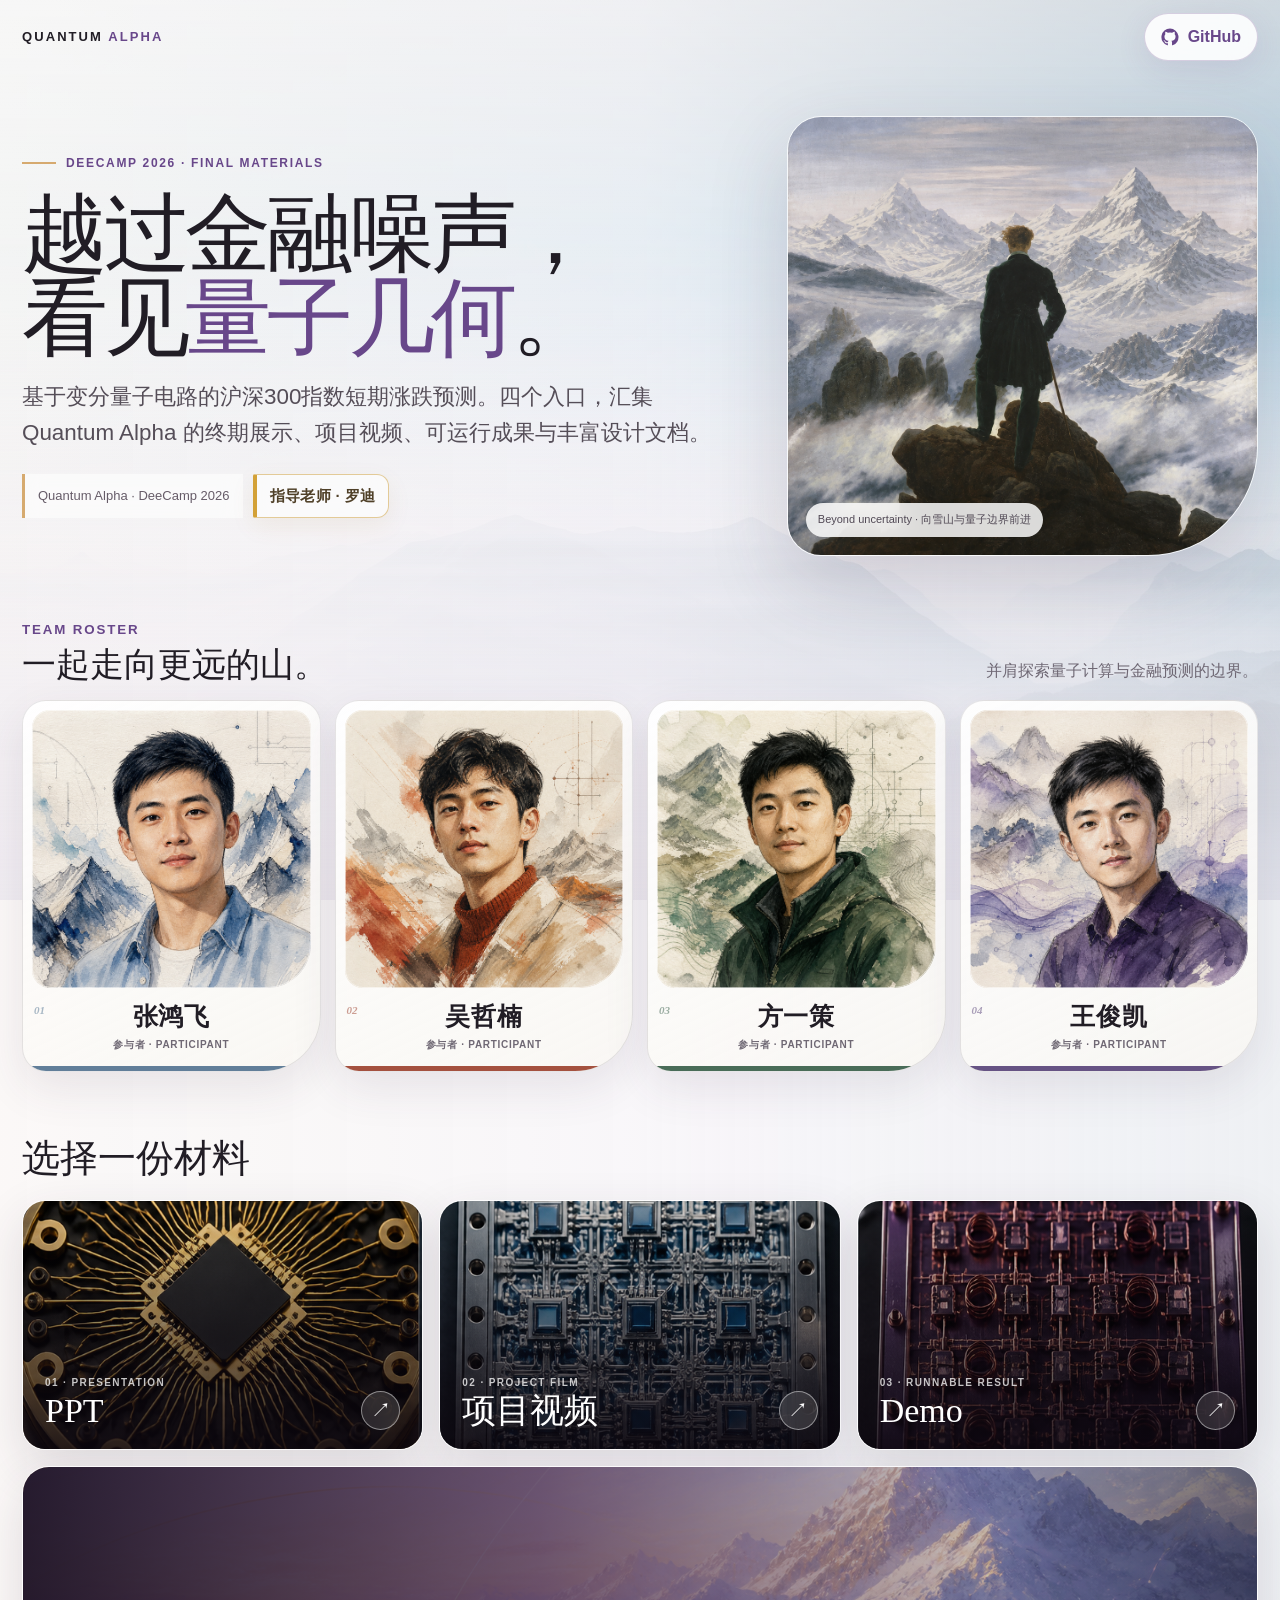
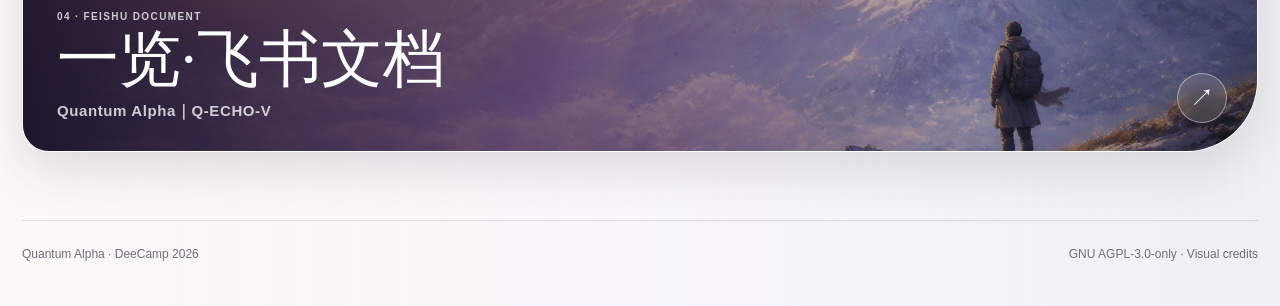
==== commit 1cffd5fd: "Refine hero around financial noise and quantum geometry" ====
--- a/index.html
+++ b/index.html
@@ -22,7 +22,7 @@
     <section class="wrap hero">
       <div>
         <div class="kicker">DeeCamp 2026 · Final Materials</div>
-        <h1>越过噪声，<br>看见<span class="accent">量子路径</span>。</h1>
+        <h1>越过金融噪声，<br>看见<span class="accent">量子几何</span>。</h1>
         <p class="lead">基于变分量子电路的沪深300指数短期涨跌预测。四个入口，汇集 Quantum Alpha 的终期展示、项目视频、可运行成果与丰富设计文档。</p>
         <div class="meta-strip" aria-label="项目与指导信息">
           <p class="team-note">Quantum Alpha · DeeCamp 2026</p>
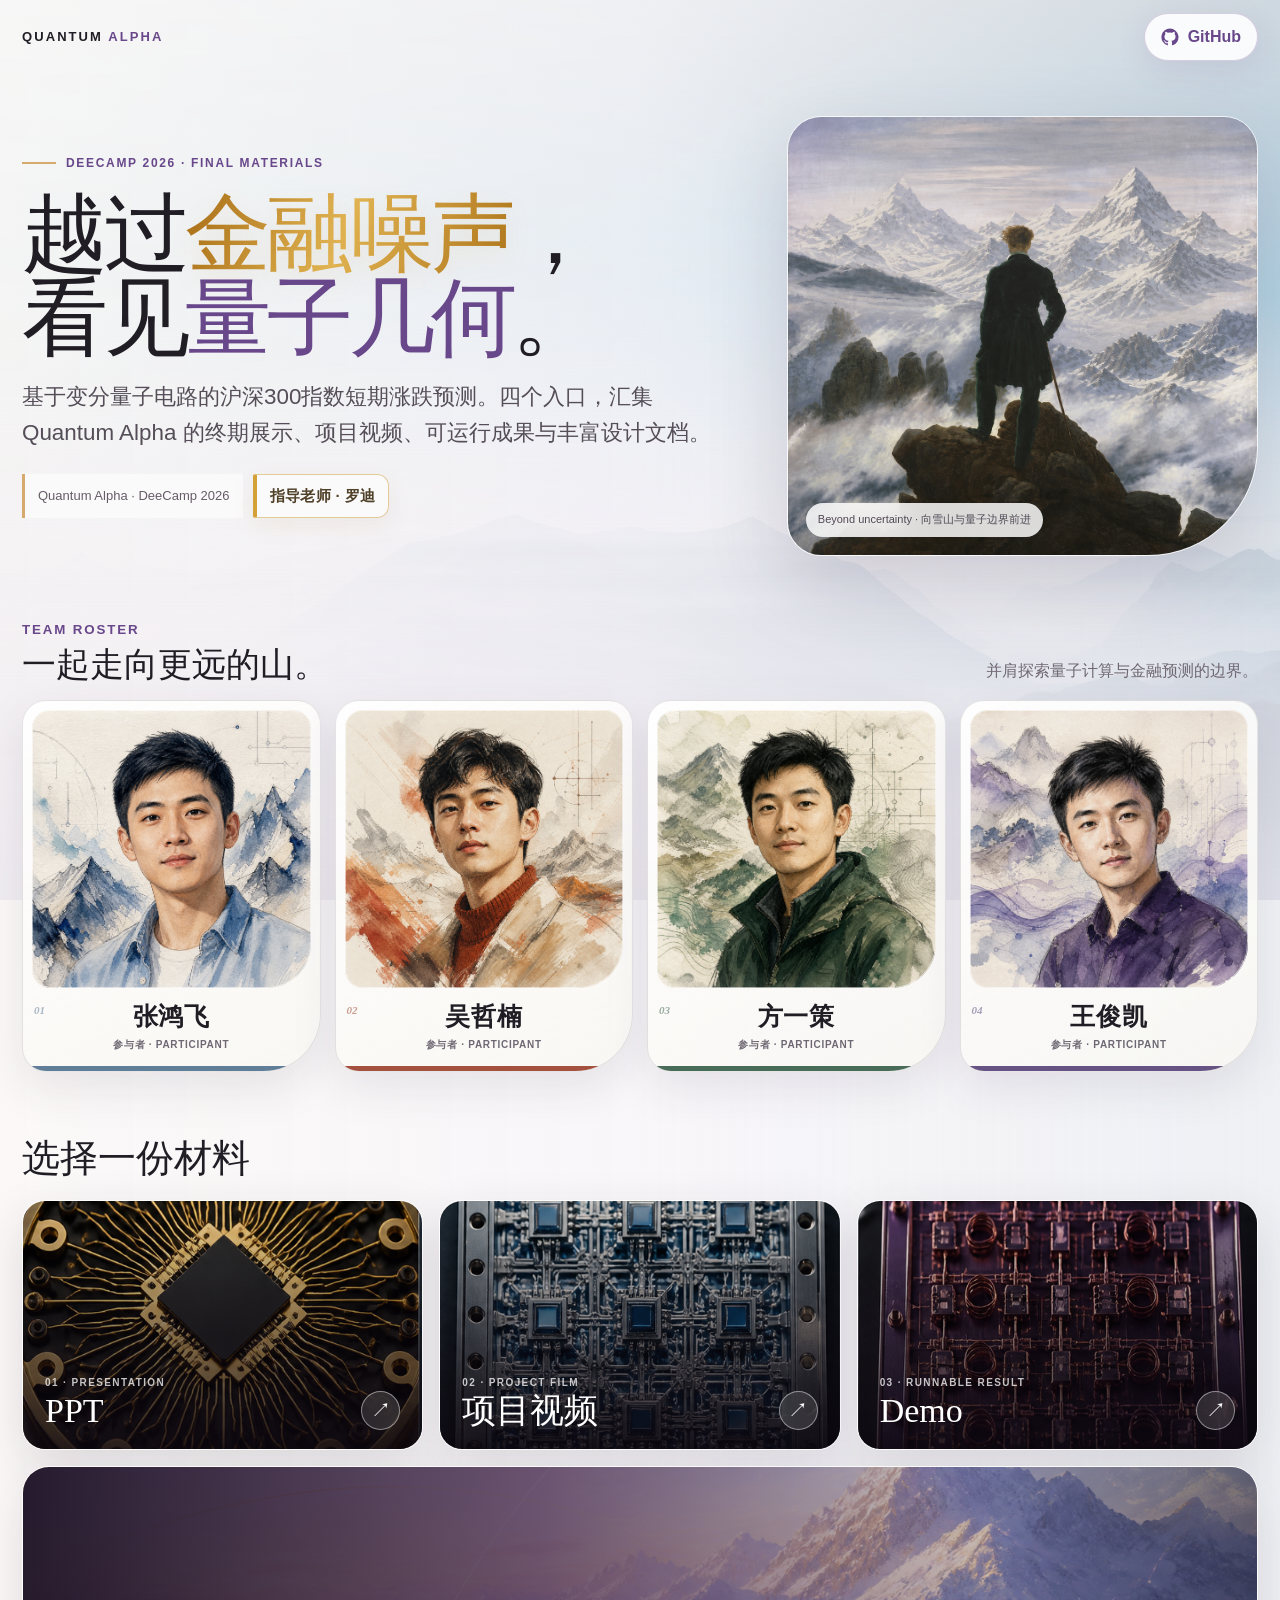
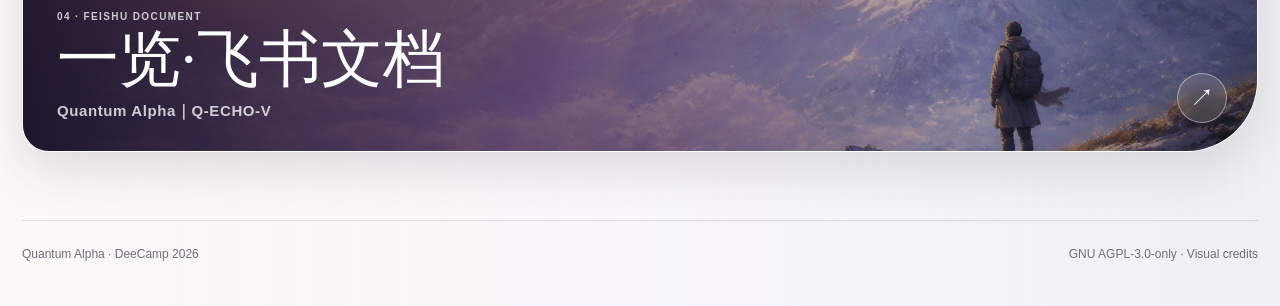
==== commit be4f9255: "Add gold financial-noise accent and hero hover motion" ====
--- a/index.html
+++ b/index.html
@@ -22,7 +22,7 @@
     <section class="wrap hero">
       <div>
         <div class="kicker">DeeCamp 2026 · Final Materials</div>
-        <h1>越过金融噪声，<br>看见<span class="accent">量子几何</span>。</h1>
+        <h1>越过<span class="financial-noise">金融噪声</span>，<br>看见<span class="accent">量子几何</span>。</h1>
         <p class="lead">基于变分量子电路的沪深300指数短期涨跌预测。四个入口，汇集 Quantum Alpha 的终期展示、项目视频、可运行成果与丰富设计文档。</p>
         <div class="meta-strip" aria-label="项目与指导信息">
           <p class="team-note">Quantum Alpha · DeeCamp 2026</p>
--- a/assets/gate.css
+++ b/assets/gate.css
@@ -1 +1 @@
-:root{--ink:#211d25;--muted:#6f6874;--green:#49766b;--violet:#68478a;--sand:#d6aa6f;--rose:#c88b91;--white:#fff;--line:rgba(78,62,88,.15);--max:1240px}*{box-sizing:border-box}html{min-height:100%;background:#f2eff4}body{margin:0;min-height:100vh;color:var(--ink);font:16px/1.6 Inter,-apple-system,BlinkMacSystemFont,"Segoe UI","PingFang SC","Microsoft YaHei",sans-serif;background:linear-gradient(90deg,rgba(251,249,247,.97) 0%,rgba(249,247,250,.92) 50%,rgba(237,241,244,.75) 100%),url("distant-mountains.jpg") center/cover fixed no-repeat}body:before{content:"";position:fixed;inset:0;pointer-events:none;background:linear-gradient(180deg,rgba(255,255,255,.38),transparent 34%,rgba(235,230,239,.66))}.wrap{position:relative;width:min(var(--max),calc(100% - 44px));margin:auto}.top{height:74px;display:flex;align-items:center;justify-content:space-between}.brand{font-size:13px;font-weight:900;letter-spacing:.16em;text-transform:uppercase}.brand span{color:var(--violet)}.github{display:inline-flex;align-items:center;gap:9px;padding:10px 16px;border-radius:999px;border:1px solid rgba(104,71,138,.25);background:rgba(255,255,255,.88);color:var(--violet);backdrop-filter:blur(16px);text-decoration:none;font-weight:850;box-shadow:0 8px 30px rgba(104,71,138,.12);transition:background .2s ease,color .2s ease,transform .2s ease}.github:hover,.github:focus-visible{background:var(--violet);color:#fff;transform:translateY(-2px);outline:none}.github svg{width:18px}.hero{display:grid;grid-template-columns:1.08fr .72fr;gap:58px;align-items:center;padding:42px 0 34px}.kicker{display:flex;align-items:center;gap:10px;color:var(--violet);font-size:12px;font-weight:900;letter-spacing:.14em;text-transform:uppercase}.kicker:before{content:"";width:34px;height:2px;background:var(--sand)}h1{margin:20px 0 18px;font:500 clamp(48px,6.7vw,88px)/.98 Georgia,"Times New Roman",serif;letter-spacing:-.05em}.accent{color:var(--violet)}.lead{max-width:720px;margin:0;color:#554e58;font-size:clamp(18px,1.75vw,23px)}.meta-strip{display:flex;align-items:stretch;flex-wrap:wrap;gap:10px;margin-top:24px}.team-note,.advisor-note{display:inline-flex;align-items:center;margin:0;padding:9px 13px;background:rgba(255,255,255,.58);backdrop-filter:blur(10px)}.team-note{border-left:3px solid var(--sand);color:#665c68;font-size:13px}.advisor-note{border:1px solid rgba(201,151,42,.48);border-left:4px solid #d3a137;border-radius:2px 12px 12px 2px;color:#4f4028;font-size:15px;font-weight:750;letter-spacing:.025em;box-shadow:0 8px 24px rgba(169,118,24,.08)}.wanderer{position:relative;height:440px;margin:0;overflow:hidden;border-radius:34px 34px 110px 34px;border:1px solid rgba(255,255,255,.7);box-shadow:0 28px 80px rgba(61,45,70,.18)}.wanderer img{width:100%;height:100%;object-fit:cover;object-position:center 56%}.wanderer figcaption{position:absolute;left:18px;bottom:18px;padding:8px 12px;border-radius:99px;background:rgba(255,255,255,.84);backdrop-filter:blur(14px);font-size:11px;color:#514955}.roster{padding:26px 0 36px}.roster-head{display:flex;align-items:end;justify-content:space-between;gap:28px;margin-bottom:16px}.roster-head small{color:var(--violet);font-weight:900;letter-spacing:.14em}.roster-head h2{margin:4px 0 0;font:500 34px/1.12 Georgia,"Times New Roman",serif}.roster-head p{max-width:440px;margin:0;color:var(--muted)}.portrait-gallery{display:grid;grid-template-columns:repeat(4,minmax(0,1fr));gap:14px}.portrait-card{--portrait:#617e99;position:relative;min-width:0;padding:9px 9px 18px;overflow:hidden;border:1px solid rgba(75,61,80,.13);border-radius:24px 24px 58px 24px;background:linear-gradient(155deg,rgba(255,255,255,.94),rgba(249,247,242,.77));box-shadow:0 16px 45px rgba(66,49,75,.1);transition:transform .22s ease,box-shadow .22s ease}.portrait-card:before{content:"";position:absolute;left:0;right:0;bottom:0;height:5px;background:var(--portrait)}.portrait-card:hover{transform:translateY(-5px) rotate(-.25deg);box-shadow:0 25px 60px rgba(66,49,75,.16)}.portrait-card[data-palette="brick-red"]{--portrait:#a4513f}.portrait-card[data-palette="pine-green"]{--portrait:#496c58}.portrait-card[data-palette="violet-grey"]{--portrait:#665384}.portrait-frame{position:relative;aspect-ratio:1/1;overflow:hidden;border-radius:18px 18px 44px 18px;background:#eee8df}.portrait-frame:after{content:"";position:absolute;inset:0;border:1px solid rgba(255,255,255,.58);border-radius:inherit;box-shadow:inset 0 0 30px rgba(255,255,255,.16);pointer-events:none}.portrait-frame img{width:100%;height:100%;display:block;object-fit:cover;transition:transform .45s ease}.portrait-card:hover .portrait-frame img{transform:scale(1.025)}.portrait-identity{position:relative;padding:15px 10px 0;text-align:center}.portrait-identity strong{display:block;font:600 25px/1.08 Georgia,"Songti SC","Times New Roman",serif;letter-spacing:.03em}.portrait-identity small{display:block;margin-top:7px;color:var(--muted);font-size:10px;font-weight:800;letter-spacing:.07em;text-transform:uppercase}.portrait-index{position:absolute;left:2px;top:17px;color:var(--portrait);opacity:.55;font:italic 600 11px/1 Georgia,serif}.materials{padding:30px 0 68px}.section-head{margin-bottom:20px}.section-head h2{margin:0;font:500 38px/1.1 Georgia,"Times New Roman",serif}.cards{display:grid;grid-template-columns:repeat(3,1fr);gap:16px}.card{position:relative;height:250px;overflow:hidden;border-radius:23px;border:1px solid rgba(255,255,255,.8);box-shadow:0 18px 50px rgba(54,39,64,.14);color:#fff;text-decoration:none;isolation:isolate;transition:transform .22s ease,box-shadow .22s ease}.card:hover,.card:focus-visible{transform:translateY(-7px);box-shadow:0 28px 70px rgba(54,39,64,.22);outline:3px solid rgba(255,255,255,.95);outline-offset:3px}.card img{position:absolute;inset:0;width:100%;height:100%;object-fit:cover;object-position:center 46%;z-index:-2;transition:transform .4s ease}.card:hover img{transform:scale(1.035)}.card:after{content:"";position:absolute;inset:0;z-index:-1;background:linear-gradient(180deg,rgba(6,12,12,.03),rgba(12,7,15,.86))}.card-copy{position:absolute;left:22px;right:22px;bottom:19px;display:flex;align-items:end;justify-content:space-between;gap:16px}.card small{display:block;margin-bottom:3px;font-size:10px;font-weight:850;letter-spacing:.14em;text-transform:uppercase;color:rgba(255,255,255,.76)}.card strong{font:500 34px/1 Georgia,"Times New Roman",serif}.document-card{grid-column:1/-1;height:286px;border-radius:27px 27px 72px 27px}.document-card img{object-position:center 58%}.document-card:after{background:linear-gradient(90deg,rgba(22,12,35,.93) 0%,rgba(54,30,75,.72) 42%,rgba(15,21,39,.22) 78%,rgba(6,9,17,.5) 100%)}.document-glow{position:absolute;inset:-45%;z-index:-1;background:conic-gradient(from 80deg,transparent 0 30%,rgba(210,163,60,.38) 35%,rgba(126,78,170,.48) 41%,transparent 48% 100%);animation:document-orbit 12s linear infinite;mix-blend-mode:screen}.document-copy{left:34px;right:30px;bottom:28px}.document-copy strong{font-size:clamp(39px,5vw,62px)}.document-copy p{margin:9px 0 0;color:rgba(255,255,255,.77);font-size:15px;font-weight:650;letter-spacing:.04em}.document-card .go{width:50px;height:50px;font-size:24px;transition:transform .25s ease,background .25s ease}.document-card:hover .go{transform:rotate(45deg) scale(1.08);background:rgba(255,255,255,.24)}@keyframes document-orbit{to{transform:rotate(360deg)}}.go{width:39px;height:39px;display:grid;place-items:center;flex:0 0 auto;border:1px solid rgba(255,255,255,.45);border-radius:50%;background:rgba(255,255,255,.13);backdrop-filter:blur(10px);font-size:20px}.foot{position:relative;display:flex;justify-content:space-between;gap:24px;padding:24px 0 42px;border-top:1px solid var(--line);color:#746c77;font-size:12px}.foot a{color:inherit;text-decoration:none}@media(max-width:980px){.portrait-gallery{grid-template-columns:repeat(2,minmax(0,1fr))}}@media(max-width:880px){.hero{grid-template-columns:1fr;gap:28px}.wanderer{height:400px}.cards{grid-template-columns:1fr}.card{height:230px}.document-card{height:250px}.roster-head{display:block}.roster-head p{margin-top:10px}}@media(max-width:520px){.wrap{width:calc(100% - 24px)}.top{height:64px}.github{padding:8px 11px}.hero{padding-top:28px}.meta-strip{gap:8px}.advisor-note{font-size:14px}h1{font-size:48px}.lead{font-size:18px}.wanderer{height:340px;border-radius:25px 25px 76px 25px}.portrait-gallery{grid-template-columns:repeat(2,minmax(0,1fr));gap:10px}.portrait-card{padding:7px 7px 15px;border-radius:18px 18px 38px 18px}.portrait-frame{border-radius:13px 13px 31px 13px}.portrait-identity{padding:12px 4px 0}.portrait-identity strong{font-size:21px}.portrait-identity small{font-size:8px;letter-spacing:.04em}.portrait-index{display:none}.document-copy{left:18px;right:18px;bottom:19px}.document-copy strong{font-size:34px}.document-copy p{font-size:12px}.materials{padding-top:22px}.section-head h2{font-size:34px}.foot{display:block}.foot span{display:block;margin-top:7px}}@media(prefers-reduced-motion:reduce){*{transition:none!important}}
+:root{--ink:#211d25;--muted:#6f6874;--green:#49766b;--violet:#68478a;--sand:#d6aa6f;--rose:#c88b91;--white:#fff;--line:rgba(78,62,88,.15);--max:1240px}*{box-sizing:border-box}html{min-height:100%;background:#f2eff4}body{margin:0;min-height:100vh;color:var(--ink);font:16px/1.6 Inter,-apple-system,BlinkMacSystemFont,"Segoe UI","PingFang SC","Microsoft YaHei",sans-serif;background:linear-gradient(90deg,rgba(251,249,247,.97) 0%,rgba(249,247,250,.92) 50%,rgba(237,241,244,.75) 100%),url("distant-mountains.jpg") center/cover fixed no-repeat}body:before{content:"";position:fixed;inset:0;pointer-events:none;background:linear-gradient(180deg,rgba(255,255,255,.38),transparent 34%,rgba(235,230,239,.66))}.wrap{position:relative;width:min(var(--max),calc(100% - 44px));margin:auto}.top{height:74px;display:flex;align-items:center;justify-content:space-between}.brand{font-size:13px;font-weight:900;letter-spacing:.16em;text-transform:uppercase}.brand span{color:var(--violet)}.github{display:inline-flex;align-items:center;gap:9px;padding:10px 16px;border-radius:999px;border:1px solid rgba(104,71,138,.25);background:rgba(255,255,255,.88);color:var(--violet);backdrop-filter:blur(16px);text-decoration:none;font-weight:850;box-shadow:0 8px 30px rgba(104,71,138,.12);transition:background .2s ease,color .2s ease,transform .2s ease}.github:hover,.github:focus-visible{background:var(--violet);color:#fff;transform:translateY(-2px);outline:none}.github svg{width:18px}.hero{display:grid;grid-template-columns:1.08fr .72fr;gap:58px;align-items:center;padding:42px 0 34px}.kicker{display:flex;align-items:center;gap:10px;color:var(--violet);font-size:12px;font-weight:900;letter-spacing:.14em;text-transform:uppercase}.kicker:before{content:"";width:34px;height:2px;background:var(--sand)}h1{margin:20px 0 18px;font:500 clamp(48px,6.7vw,88px)/.98 Georgia,"Times New Roman",serif;letter-spacing:-.05em}.financial-noise{color:#bd8122;background:linear-gradient(110deg,#a86d16 0%,#e2b554 48%,#ad741b 100%);background-clip:text;-webkit-background-clip:text;-webkit-text-fill-color:transparent;text-shadow:0 10px 28px rgba(190,130,28,.12)}.accent{color:var(--violet)}.lead{max-width:720px;margin:0;color:#554e58;font-size:clamp(18px,1.75vw,23px)}.meta-strip{display:flex;align-items:stretch;flex-wrap:wrap;gap:10px;margin-top:24px}.team-note,.advisor-note{display:inline-flex;align-items:center;margin:0;padding:9px 13px;background:rgba(255,255,255,.58);backdrop-filter:blur(10px)}.team-note{border-left:3px solid var(--sand);color:#665c68;font-size:13px}.advisor-note{border:1px solid rgba(201,151,42,.48);border-left:4px solid #d3a137;border-radius:2px 12px 12px 2px;color:#4f4028;font-size:15px;font-weight:750;letter-spacing:.025em;box-shadow:0 8px 24px rgba(169,118,24,.08)}.wanderer{position:relative;height:440px;margin:0;overflow:hidden;border-radius:34px 34px 110px 34px;border:1px solid rgba(255,255,255,.7);box-shadow:0 28px 80px rgba(61,45,70,.18);isolation:isolate;transition:transform .45s cubic-bezier(.2,.8,.2,1),box-shadow .45s ease}.wanderer:after{content:"";position:absolute;inset:-50%;z-index:1;pointer-events:none;background:linear-gradient(115deg,transparent 35%,rgba(224,177,77,.18) 46%,rgba(126,79,171,.2) 52%,transparent 63%);transform:translateX(-48%) rotate(8deg);transition:transform .9s cubic-bezier(.2,.8,.2,1)}.wanderer img{width:100%;height:100%;object-fit:cover;object-position:center 56%;transition:transform 1.1s cubic-bezier(.2,.8,.2,1),filter .55s ease}.wanderer figcaption{position:absolute;left:18px;bottom:18px;z-index:2;padding:8px 12px;border-radius:99px;background:rgba(255,255,255,.84);backdrop-filter:blur(14px);font-size:11px;color:#514955;transition:transform .4s ease,background .4s ease}.wanderer:hover{transform:translateY(-9px) rotate(.45deg);box-shadow:0 38px 95px rgba(61,45,70,.26)}.wanderer:hover:after{transform:translateX(44%) rotate(8deg)}.wanderer:hover img{transform:scale(1.055);filter:saturate(1.06) contrast(1.025)}.wanderer:hover figcaption{transform:translateX(8px);background:rgba(255,255,255,.94)}.roster{padding:26px 0 36px}.roster-head{display:flex;align-items:end;justify-content:space-between;gap:28px;margin-bottom:16px}.roster-head small{color:var(--violet);font-weight:900;letter-spacing:.14em}.roster-head h2{margin:4px 0 0;font:500 34px/1.12 Georgia,"Times New Roman",serif}.roster-head p{max-width:440px;margin:0;color:var(--muted)}.portrait-gallery{display:grid;grid-template-columns:repeat(4,minmax(0,1fr));gap:14px}.portrait-card{--portrait:#617e99;position:relative;min-width:0;padding:9px 9px 18px;overflow:hidden;border:1px solid rgba(75,61,80,.13);border-radius:24px 24px 58px 24px;background:linear-gradient(155deg,rgba(255,255,255,.94),rgba(249,247,242,.77));box-shadow:0 16px 45px rgba(66,49,75,.1);transition:transform .22s ease,box-shadow .22s ease}.portrait-card:before{content:"";position:absolute;left:0;right:0;bottom:0;height:5px;background:var(--portrait)}.portrait-card:hover{transform:translateY(-5px) rotate(-.25deg);box-shadow:0 25px 60px rgba(66,49,75,.16)}.portrait-card[data-palette="brick-red"]{--portrait:#a4513f}.portrait-card[data-palette="pine-green"]{--portrait:#496c58}.portrait-card[data-palette="violet-grey"]{--portrait:#665384}.portrait-frame{position:relative;aspect-ratio:1/1;overflow:hidden;border-radius:18px 18px 44px 18px;background:#eee8df}.portrait-frame:after{content:"";position:absolute;inset:0;border:1px solid rgba(255,255,255,.58);border-radius:inherit;box-shadow:inset 0 0 30px rgba(255,255,255,.16);pointer-events:none}.portrait-frame img{width:100%;height:100%;display:block;object-fit:cover;transition:transform .45s ease}.portrait-card:hover .portrait-frame img{transform:scale(1.025)}.portrait-identity{position:relative;padding:15px 10px 0;text-align:center}.portrait-identity strong{display:block;font:600 25px/1.08 Georgia,"Songti SC","Times New Roman",serif;letter-spacing:.03em}.portrait-identity small{display:block;margin-top:7px;color:var(--muted);font-size:10px;font-weight:800;letter-spacing:.07em;text-transform:uppercase}.portrait-index{position:absolute;left:2px;top:17px;color:var(--portrait);opacity:.55;font:italic 600 11px/1 Georgia,serif}.materials{padding:30px 0 68px}.section-head{margin-bottom:20px}.section-head h2{margin:0;font:500 38px/1.1 Georgia,"Times New Roman",serif}.cards{display:grid;grid-template-columns:repeat(3,1fr);gap:16px}.card{position:relative;height:250px;overflow:hidden;border-radius:23px;border:1px solid rgba(255,255,255,.8);box-shadow:0 18px 50px rgba(54,39,64,.14);color:#fff;text-decoration:none;isolation:isolate;transition:transform .22s ease,box-shadow .22s ease}.card:hover,.card:focus-visible{transform:translateY(-7px);box-shadow:0 28px 70px rgba(54,39,64,.22);outline:3px solid rgba(255,255,255,.95);outline-offset:3px}.card img{position:absolute;inset:0;width:100%;height:100%;object-fit:cover;object-position:center 46%;z-index:-2;transition:transform .4s ease}.card:hover img{transform:scale(1.035)}.card:after{content:"";position:absolute;inset:0;z-index:-1;background:linear-gradient(180deg,rgba(6,12,12,.03),rgba(12,7,15,.86))}.card-copy{position:absolute;left:22px;right:22px;bottom:19px;display:flex;align-items:end;justify-content:space-between;gap:16px}.card small{display:block;margin-bottom:3px;font-size:10px;font-weight:850;letter-spacing:.14em;text-transform:uppercase;color:rgba(255,255,255,.76)}.card strong{font:500 34px/1 Georgia,"Times New Roman",serif}.document-card{grid-column:1/-1;height:286px;border-radius:27px 27px 72px 27px}.document-card img{object-position:center 58%}.document-card:after{background:linear-gradient(90deg,rgba(22,12,35,.93) 0%,rgba(54,30,75,.72) 42%,rgba(15,21,39,.22) 78%,rgba(6,9,17,.5) 100%)}.document-glow{position:absolute;inset:-45%;z-index:-1;background:conic-gradient(from 80deg,transparent 0 30%,rgba(210,163,60,.38) 35%,rgba(126,78,170,.48) 41%,transparent 48% 100%);animation:document-orbit 12s linear infinite;mix-blend-mode:screen}.document-copy{left:34px;right:30px;bottom:28px}.document-copy strong{font-size:clamp(39px,5vw,62px)}.document-copy p{margin:9px 0 0;color:rgba(255,255,255,.77);font-size:15px;font-weight:650;letter-spacing:.04em}.document-card .go{width:50px;height:50px;font-size:24px;transition:transform .25s ease,background .25s ease}.document-card:hover .go{transform:rotate(45deg) scale(1.08);background:rgba(255,255,255,.24)}@keyframes document-orbit{to{transform:rotate(360deg)}}.go{width:39px;height:39px;display:grid;place-items:center;flex:0 0 auto;border:1px solid rgba(255,255,255,.45);border-radius:50%;background:rgba(255,255,255,.13);backdrop-filter:blur(10px);font-size:20px}.foot{position:relative;display:flex;justify-content:space-between;gap:24px;padding:24px 0 42px;border-top:1px solid var(--line);color:#746c77;font-size:12px}.foot a{color:inherit;text-decoration:none}@media(max-width:980px){.portrait-gallery{grid-template-columns:repeat(2,minmax(0,1fr))}}@media(max-width:880px){.hero{grid-template-columns:1fr;gap:28px}.wanderer{height:400px}.cards{grid-template-columns:1fr}.card{height:230px}.document-card{height:250px}.roster-head{display:block}.roster-head p{margin-top:10px}}@media(max-width:520px){.wrap{width:calc(100% - 24px)}.top{height:64px}.github{padding:8px 11px}.hero{padding-top:28px}.meta-strip{gap:8px}.advisor-note{font-size:14px}h1{font-size:48px}.lead{font-size:18px}.wanderer{height:340px;border-radius:25px 25px 76px 25px}.portrait-gallery{grid-template-columns:repeat(2,minmax(0,1fr));gap:10px}.portrait-card{padding:7px 7px 15px;border-radius:18px 18px 38px 18px}.portrait-frame{border-radius:13px 13px 31px 13px}.portrait-identity{padding:12px 4px 0}.portrait-identity strong{font-size:21px}.portrait-identity small{font-size:8px;letter-spacing:.04em}.portrait-index{display:none}.document-copy{left:18px;right:18px;bottom:19px}.document-copy strong{font-size:34px}.document-copy p{font-size:12px}.materials{padding-top:22px}.section-head h2{font-size:34px}.foot{display:block}.foot span{display:block;margin-top:7px}}@media(prefers-reduced-motion:reduce){*{transition:none!important}}
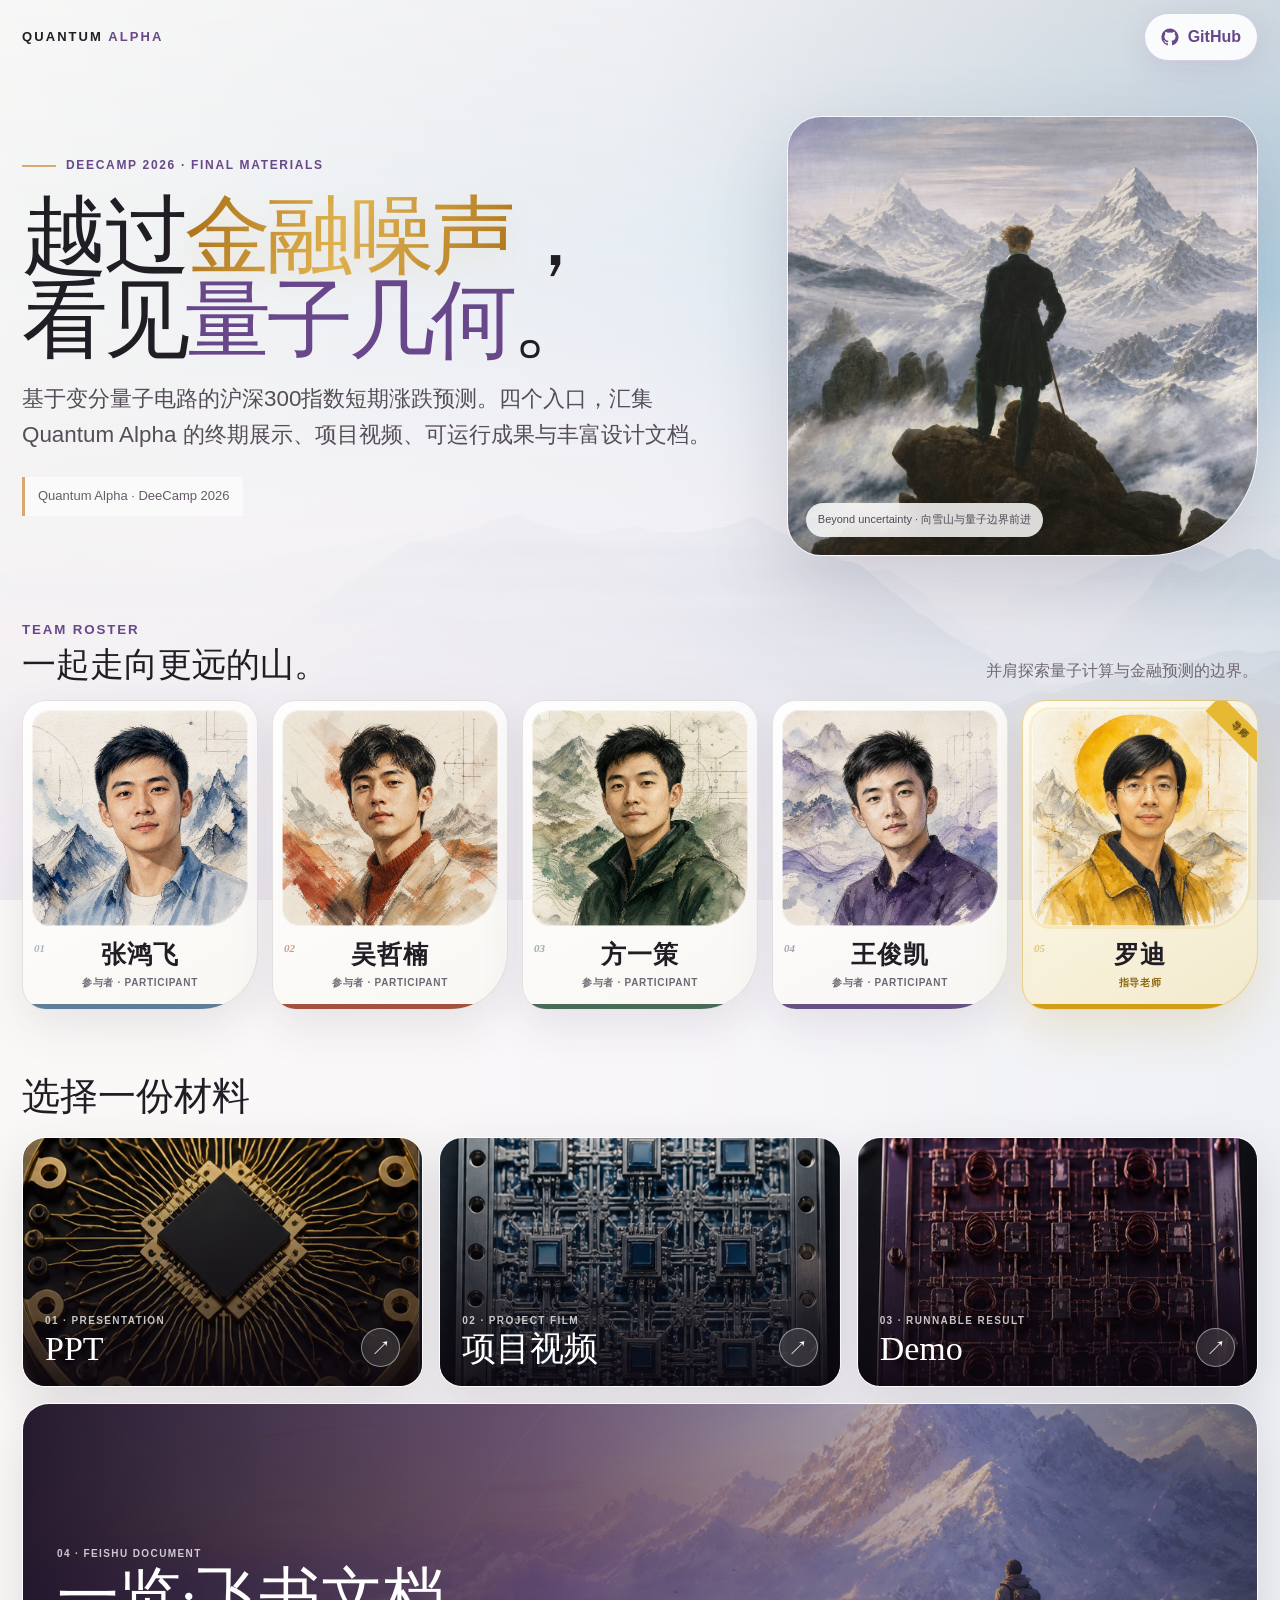
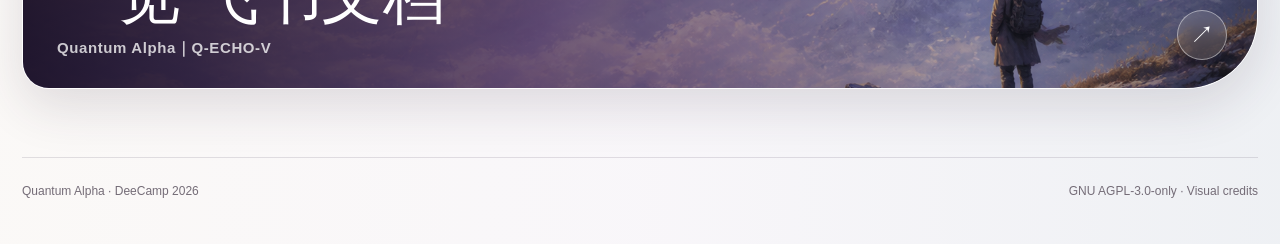
==== commit 7fd5510a: "Restore advisor portrait and remove hero credit badge" ====
--- a/index.html
+++ b/index.html
@@ -24,9 +24,8 @@
         <div class="kicker">DeeCamp 2026 · Final Materials</div>
         <h1>越过<span class="financial-noise">金融噪声</span>，<br>看见<span class="accent">量子几何</span>。</h1>
         <p class="lead">基于变分量子电路的沪深300指数短期涨跌预测。四个入口，汇集 Quantum Alpha 的终期展示、项目视频、可运行成果与丰富设计文档。</p>
-        <div class="meta-strip" aria-label="项目与指导信息">
+        <div class="meta-strip" aria-label="项目信息">
           <p class="team-note">Quantum Alpha · DeeCamp 2026</p>
-          <p class="advisor-note">指导老师 · 罗迪</p>
         </div>
       </div>
       <figure class="wanderer">
@@ -42,6 +41,7 @@
         <article class="portrait-card" data-palette="brick-red" role="listitem"><div class="portrait-frame"><img src="assets/portrait-wu-zhenan-v2.png" alt="吴哲楠的砖红色山野水彩插画肖像"></div><div class="portrait-identity"><span class="portrait-index">02</span><strong>吴哲楠</strong><small>参与者 · Participant</small></div></article>
         <article class="portrait-card" data-palette="pine-green" role="listitem"><div class="portrait-frame"><img src="assets/portrait-fang-yice-v2.png" alt="方一策的松绿色山野水彩插画肖像"></div><div class="portrait-identity"><span class="portrait-index">03</span><strong>方一策</strong><small>参与者 · Participant</small></div></article>
         <article class="portrait-card" data-palette="violet-grey" role="listitem"><div class="portrait-frame"><img src="assets/portrait-wang-junkai-v2.png" alt="王俊凯的紫灰色山野水彩插画肖像"></div><div class="portrait-identity"><span class="portrait-index">04</span><strong>王俊凯</strong><small>参与者 · Participant</small></div></article>
+        <article class="portrait-card advisor-card" data-palette="ochre-yellow" role="listitem"><div class="portrait-frame"><img src="assets/portrait-luo-di-v3.png" alt="罗迪老师戴细框眼镜的黄色山野水彩插画肖像"></div><div class="portrait-identity"><span class="portrait-index">05</span><strong>罗迪</strong><small>指导老师</small></div></article>
       </div>
     </section>
 
--- a/assets/gate.css
+++ b/assets/gate.css
@@ -1 +1 @@
-:root{--ink:#211d25;--muted:#6f6874;--green:#49766b;--violet:#68478a;--sand:#d6aa6f;--rose:#c88b91;--white:#fff;--line:rgba(78,62,88,.15);--max:1240px}*{box-sizing:border-box}html{min-height:100%;background:#f2eff4}body{margin:0;min-height:100vh;color:var(--ink);font:16px/1.6 Inter,-apple-system,BlinkMacSystemFont,"Segoe UI","PingFang SC","Microsoft YaHei",sans-serif;background:linear-gradient(90deg,rgba(251,249,247,.97) 0%,rgba(249,247,250,.92) 50%,rgba(237,241,244,.75) 100%),url("distant-mountains.jpg") center/cover fixed no-repeat}body:before{content:"";position:fixed;inset:0;pointer-events:none;background:linear-gradient(180deg,rgba(255,255,255,.38),transparent 34%,rgba(235,230,239,.66))}.wrap{position:relative;width:min(var(--max),calc(100% - 44px));margin:auto}.top{height:74px;display:flex;align-items:center;justify-content:space-between}.brand{font-size:13px;font-weight:900;letter-spacing:.16em;text-transform:uppercase}.brand span{color:var(--violet)}.github{display:inline-flex;align-items:center;gap:9px;padding:10px 16px;border-radius:999px;border:1px solid rgba(104,71,138,.25);background:rgba(255,255,255,.88);color:var(--violet);backdrop-filter:blur(16px);text-decoration:none;font-weight:850;box-shadow:0 8px 30px rgba(104,71,138,.12);transition:background .2s ease,color .2s ease,transform .2s ease}.github:hover,.github:focus-visible{background:var(--violet);color:#fff;transform:translateY(-2px);outline:none}.github svg{width:18px}.hero{display:grid;grid-template-columns:1.08fr .72fr;gap:58px;align-items:center;padding:42px 0 34px}.kicker{display:flex;align-items:center;gap:10px;color:var(--violet);font-size:12px;font-weight:900;letter-spacing:.14em;text-transform:uppercase}.kicker:before{content:"";width:34px;height:2px;background:var(--sand)}h1{margin:20px 0 18px;font:500 clamp(48px,6.7vw,88px)/.98 Georgia,"Times New Roman",serif;letter-spacing:-.05em}.financial-noise{color:#bd8122;background:linear-gradient(110deg,#a86d16 0%,#e2b554 48%,#ad741b 100%);background-clip:text;-webkit-background-clip:text;-webkit-text-fill-color:transparent;text-shadow:0 10px 28px rgba(190,130,28,.12)}.accent{color:var(--violet)}.lead{max-width:720px;margin:0;color:#554e58;font-size:clamp(18px,1.75vw,23px)}.meta-strip{display:flex;align-items:stretch;flex-wrap:wrap;gap:10px;margin-top:24px}.team-note,.advisor-note{display:inline-flex;align-items:center;margin:0;padding:9px 13px;background:rgba(255,255,255,.58);backdrop-filter:blur(10px)}.team-note{border-left:3px solid var(--sand);color:#665c68;font-size:13px}.advisor-note{border:1px solid rgba(201,151,42,.48);border-left:4px solid #d3a137;border-radius:2px 12px 12px 2px;color:#4f4028;font-size:15px;font-weight:750;letter-spacing:.025em;box-shadow:0 8px 24px rgba(169,118,24,.08)}.wanderer{position:relative;height:440px;margin:0;overflow:hidden;border-radius:34px 34px 110px 34px;border:1px solid rgba(255,255,255,.7);box-shadow:0 28px 80px rgba(61,45,70,.18);isolation:isolate;transition:transform .45s cubic-bezier(.2,.8,.2,1),box-shadow .45s ease}.wanderer:after{content:"";position:absolute;inset:-50%;z-index:1;pointer-events:none;background:linear-gradient(115deg,transparent 35%,rgba(224,177,77,.18) 46%,rgba(126,79,171,.2) 52%,transparent 63%);transform:translateX(-48%) rotate(8deg);transition:transform .9s cubic-bezier(.2,.8,.2,1)}.wanderer img{width:100%;height:100%;object-fit:cover;object-position:center 56%;transition:transform 1.1s cubic-bezier(.2,.8,.2,1),filter .55s ease}.wanderer figcaption{position:absolute;left:18px;bottom:18px;z-index:2;padding:8px 12px;border-radius:99px;background:rgba(255,255,255,.84);backdrop-filter:blur(14px);font-size:11px;color:#514955;transition:transform .4s ease,background .4s ease}.wanderer:hover{transform:translateY(-9px) rotate(.45deg);box-shadow:0 38px 95px rgba(61,45,70,.26)}.wanderer:hover:after{transform:translateX(44%) rotate(8deg)}.wanderer:hover img{transform:scale(1.055);filter:saturate(1.06) contrast(1.025)}.wanderer:hover figcaption{transform:translateX(8px);background:rgba(255,255,255,.94)}.roster{padding:26px 0 36px}.roster-head{display:flex;align-items:end;justify-content:space-between;gap:28px;margin-bottom:16px}.roster-head small{color:var(--violet);font-weight:900;letter-spacing:.14em}.roster-head h2{margin:4px 0 0;font:500 34px/1.12 Georgia,"Times New Roman",serif}.roster-head p{max-width:440px;margin:0;color:var(--muted)}.portrait-gallery{display:grid;grid-template-columns:repeat(4,minmax(0,1fr));gap:14px}.portrait-card{--portrait:#617e99;position:relative;min-width:0;padding:9px 9px 18px;overflow:hidden;border:1px solid rgba(75,61,80,.13);border-radius:24px 24px 58px 24px;background:linear-gradient(155deg,rgba(255,255,255,.94),rgba(249,247,242,.77));box-shadow:0 16px 45px rgba(66,49,75,.1);transition:transform .22s ease,box-shadow .22s ease}.portrait-card:before{content:"";position:absolute;left:0;right:0;bottom:0;height:5px;background:var(--portrait)}.portrait-card:hover{transform:translateY(-5px) rotate(-.25deg);box-shadow:0 25px 60px rgba(66,49,75,.16)}.portrait-card[data-palette="brick-red"]{--portrait:#a4513f}.portrait-card[data-palette="pine-green"]{--portrait:#496c58}.portrait-card[data-palette="violet-grey"]{--portrait:#665384}.portrait-frame{position:relative;aspect-ratio:1/1;overflow:hidden;border-radius:18px 18px 44px 18px;background:#eee8df}.portrait-frame:after{content:"";position:absolute;inset:0;border:1px solid rgba(255,255,255,.58);border-radius:inherit;box-shadow:inset 0 0 30px rgba(255,255,255,.16);pointer-events:none}.portrait-frame img{width:100%;height:100%;display:block;object-fit:cover;transition:transform .45s ease}.portrait-card:hover .portrait-frame img{transform:scale(1.025)}.portrait-identity{position:relative;padding:15px 10px 0;text-align:center}.portrait-identity strong{display:block;font:600 25px/1.08 Georgia,"Songti SC","Times New Roman",serif;letter-spacing:.03em}.portrait-identity small{display:block;margin-top:7px;color:var(--muted);font-size:10px;font-weight:800;letter-spacing:.07em;text-transform:uppercase}.portrait-index{position:absolute;left:2px;top:17px;color:var(--portrait);opacity:.55;font:italic 600 11px/1 Georgia,serif}.materials{padding:30px 0 68px}.section-head{margin-bottom:20px}.section-head h2{margin:0;font:500 38px/1.1 Georgia,"Times New Roman",serif}.cards{display:grid;grid-template-columns:repeat(3,1fr);gap:16px}.card{position:relative;height:250px;overflow:hidden;border-radius:23px;border:1px solid rgba(255,255,255,.8);box-shadow:0 18px 50px rgba(54,39,64,.14);color:#fff;text-decoration:none;isolation:isolate;transition:transform .22s ease,box-shadow .22s ease}.card:hover,.card:focus-visible{transform:translateY(-7px);box-shadow:0 28px 70px rgba(54,39,64,.22);outline:3px solid rgba(255,255,255,.95);outline-offset:3px}.card img{position:absolute;inset:0;width:100%;height:100%;object-fit:cover;object-position:center 46%;z-index:-2;transition:transform .4s ease}.card:hover img{transform:scale(1.035)}.card:after{content:"";position:absolute;inset:0;z-index:-1;background:linear-gradient(180deg,rgba(6,12,12,.03),rgba(12,7,15,.86))}.card-copy{position:absolute;left:22px;right:22px;bottom:19px;display:flex;align-items:end;justify-content:space-between;gap:16px}.card small{display:block;margin-bottom:3px;font-size:10px;font-weight:850;letter-spacing:.14em;text-transform:uppercase;color:rgba(255,255,255,.76)}.card strong{font:500 34px/1 Georgia,"Times New Roman",serif}.document-card{grid-column:1/-1;height:286px;border-radius:27px 27px 72px 27px}.document-card img{object-position:center 58%}.document-card:after{background:linear-gradient(90deg,rgba(22,12,35,.93) 0%,rgba(54,30,75,.72) 42%,rgba(15,21,39,.22) 78%,rgba(6,9,17,.5) 100%)}.document-glow{position:absolute;inset:-45%;z-index:-1;background:conic-gradient(from 80deg,transparent 0 30%,rgba(210,163,60,.38) 35%,rgba(126,78,170,.48) 41%,transparent 48% 100%);animation:document-orbit 12s linear infinite;mix-blend-mode:screen}.document-copy{left:34px;right:30px;bottom:28px}.document-copy strong{font-size:clamp(39px,5vw,62px)}.document-copy p{margin:9px 0 0;color:rgba(255,255,255,.77);font-size:15px;font-weight:650;letter-spacing:.04em}.document-card .go{width:50px;height:50px;font-size:24px;transition:transform .25s ease,background .25s ease}.document-card:hover .go{transform:rotate(45deg) scale(1.08);background:rgba(255,255,255,.24)}@keyframes document-orbit{to{transform:rotate(360deg)}}.go{width:39px;height:39px;display:grid;place-items:center;flex:0 0 auto;border:1px solid rgba(255,255,255,.45);border-radius:50%;background:rgba(255,255,255,.13);backdrop-filter:blur(10px);font-size:20px}.foot{position:relative;display:flex;justify-content:space-between;gap:24px;padding:24px 0 42px;border-top:1px solid var(--line);color:#746c77;font-size:12px}.foot a{color:inherit;text-decoration:none}@media(max-width:980px){.portrait-gallery{grid-template-columns:repeat(2,minmax(0,1fr))}}@media(max-width:880px){.hero{grid-template-columns:1fr;gap:28px}.wanderer{height:400px}.cards{grid-template-columns:1fr}.card{height:230px}.document-card{height:250px}.roster-head{display:block}.roster-head p{margin-top:10px}}@media(max-width:520px){.wrap{width:calc(100% - 24px)}.top{height:64px}.github{padding:8px 11px}.hero{padding-top:28px}.meta-strip{gap:8px}.advisor-note{font-size:14px}h1{font-size:48px}.lead{font-size:18px}.wanderer{height:340px;border-radius:25px 25px 76px 25px}.portrait-gallery{grid-template-columns:repeat(2,minmax(0,1fr));gap:10px}.portrait-card{padding:7px 7px 15px;border-radius:18px 18px 38px 18px}.portrait-frame{border-radius:13px 13px 31px 13px}.portrait-identity{padding:12px 4px 0}.portrait-identity strong{font-size:21px}.portrait-identity small{font-size:8px;letter-spacing:.04em}.portrait-index{display:none}.document-copy{left:18px;right:18px;bottom:19px}.document-copy strong{font-size:34px}.document-copy p{font-size:12px}.materials{padding-top:22px}.section-head h2{font-size:34px}.foot{display:block}.foot span{display:block;margin-top:7px}}@media(prefers-reduced-motion:reduce){*{transition:none!important}}
+:root{--ink:#211d25;--muted:#6f6874;--green:#49766b;--violet:#68478a;--sand:#d6aa6f;--rose:#c88b91;--white:#fff;--line:rgba(78,62,88,.15);--max:1240px}*{box-sizing:border-box}html{min-height:100%;background:#f2eff4}body{margin:0;min-height:100vh;color:var(--ink);font:16px/1.6 Inter,-apple-system,BlinkMacSystemFont,"Segoe UI","PingFang SC","Microsoft YaHei",sans-serif;background:linear-gradient(90deg,rgba(251,249,247,.97) 0%,rgba(249,247,250,.92) 50%,rgba(237,241,244,.75) 100%),url("distant-mountains.jpg") center/cover fixed no-repeat}body:before{content:"";position:fixed;inset:0;pointer-events:none;background:linear-gradient(180deg,rgba(255,255,255,.38),transparent 34%,rgba(235,230,239,.66))}.wrap{position:relative;width:min(var(--max),calc(100% - 44px));margin:auto}.top{height:74px;display:flex;align-items:center;justify-content:space-between}.brand{font-size:13px;font-weight:900;letter-spacing:.16em;text-transform:uppercase}.brand span{color:var(--violet)}.github{display:inline-flex;align-items:center;gap:9px;padding:10px 16px;border-radius:999px;border:1px solid rgba(104,71,138,.25);background:rgba(255,255,255,.88);color:var(--violet);backdrop-filter:blur(16px);text-decoration:none;font-weight:850;box-shadow:0 8px 30px rgba(104,71,138,.12);transition:background .2s ease,color .2s ease,transform .2s ease}.github:hover,.github:focus-visible{background:var(--violet);color:#fff;transform:translateY(-2px);outline:none}.github svg{width:18px}.hero{display:grid;grid-template-columns:1.08fr .72fr;gap:58px;align-items:center;padding:42px 0 34px}.kicker{display:flex;align-items:center;gap:10px;color:var(--violet);font-size:12px;font-weight:900;letter-spacing:.14em;text-transform:uppercase}.kicker:before{content:"";width:34px;height:2px;background:var(--sand)}h1{margin:20px 0 18px;font:500 clamp(48px,6.7vw,88px)/.98 Georgia,"Times New Roman",serif;letter-spacing:-.05em}.financial-noise{color:#bd8122;background:linear-gradient(110deg,#a86d16 0%,#e2b554 48%,#ad741b 100%);background-clip:text;-webkit-background-clip:text;-webkit-text-fill-color:transparent;text-shadow:0 10px 28px rgba(190,130,28,.12)}.accent{color:var(--violet)}.lead{max-width:720px;margin:0;color:#554e58;font-size:clamp(18px,1.75vw,23px)}.meta-strip{display:flex;align-items:stretch;flex-wrap:wrap;gap:10px;margin-top:24px}.team-note{display:inline-flex;align-items:center;margin:0;padding:9px 13px;border-left:3px solid var(--sand);background:rgba(255,255,255,.58);backdrop-filter:blur(10px);color:#665c68;font-size:13px}.wanderer{position:relative;height:440px;margin:0;overflow:hidden;border-radius:34px 34px 110px 34px;border:1px solid rgba(255,255,255,.7);box-shadow:0 28px 80px rgba(61,45,70,.18);isolation:isolate;transition:transform .45s cubic-bezier(.2,.8,.2,1),box-shadow .45s ease}.wanderer:after{content:"";position:absolute;inset:-50%;z-index:1;pointer-events:none;background:linear-gradient(115deg,transparent 35%,rgba(224,177,77,.18) 46%,rgba(126,79,171,.2) 52%,transparent 63%);transform:translateX(-48%) rotate(8deg);transition:transform .9s cubic-bezier(.2,.8,.2,1)}.wanderer img{width:100%;height:100%;object-fit:cover;object-position:center 56%;transition:transform 1.1s cubic-bezier(.2,.8,.2,1),filter .55s ease}.wanderer figcaption{position:absolute;left:18px;bottom:18px;z-index:2;padding:8px 12px;border-radius:99px;background:rgba(255,255,255,.84);backdrop-filter:blur(14px);font-size:11px;color:#514955;transition:transform .4s ease,background .4s ease}.wanderer:hover{transform:translateY(-9px) rotate(.45deg);box-shadow:0 38px 95px rgba(61,45,70,.26)}.wanderer:hover:after{transform:translateX(44%) rotate(8deg)}.wanderer:hover img{transform:scale(1.055);filter:saturate(1.06) contrast(1.025)}.wanderer:hover figcaption{transform:translateX(8px);background:rgba(255,255,255,.94)}.roster{padding:26px 0 36px}.roster-head{display:flex;align-items:end;justify-content:space-between;gap:28px;margin-bottom:16px}.roster-head small{color:var(--violet);font-weight:900;letter-spacing:.14em}.roster-head h2{margin:4px 0 0;font:500 34px/1.12 Georgia,"Times New Roman",serif}.roster-head p{max-width:440px;margin:0;color:var(--muted)}.portrait-gallery{display:grid;grid-template-columns:repeat(5,minmax(0,1fr));gap:14px}.portrait-card{--portrait:#617e99;position:relative;min-width:0;padding:9px 9px 18px;overflow:hidden;border:1px solid rgba(75,61,80,.13);border-radius:24px 24px 58px 24px;background:linear-gradient(155deg,rgba(255,255,255,.94),rgba(249,247,242,.77));box-shadow:0 16px 45px rgba(66,49,75,.1);transition:transform .22s ease,box-shadow .22s ease}.portrait-card:before{content:"";position:absolute;left:0;right:0;bottom:0;height:5px;background:var(--portrait)}.portrait-card:hover{transform:translateY(-5px) rotate(-.25deg);box-shadow:0 25px 60px rgba(66,49,75,.16)}.portrait-card[data-palette="brick-red"]{--portrait:#a4513f}.portrait-card[data-palette="pine-green"]{--portrait:#496c58}.portrait-card[data-palette="violet-grey"]{--portrait:#665384}.portrait-frame{position:relative;aspect-ratio:1/1;overflow:hidden;border-radius:18px 18px 44px 18px;background:#eee8df}.portrait-frame:after{content:"";position:absolute;inset:0;border:1px solid rgba(255,255,255,.58);border-radius:inherit;box-shadow:inset 0 0 30px rgba(255,255,255,.16);pointer-events:none}.portrait-frame img{width:100%;height:100%;display:block;object-fit:cover;transition:transform .45s ease}.portrait-card:hover .portrait-frame img{transform:scale(1.025)}.portrait-identity{position:relative;padding:15px 10px 0;text-align:center}.portrait-identity strong{display:block;font:600 25px/1.08 Georgia,"Songti SC","Times New Roman",serif;letter-spacing:.03em}.portrait-identity small{display:block;margin-top:7px;color:var(--muted);font-size:10px;font-weight:800;letter-spacing:.07em;text-transform:uppercase}.portrait-index{position:absolute;left:2px;top:17px;color:var(--portrait);opacity:.55;font:italic 600 11px/1 Georgia,serif}.advisor-card{--portrait:#d39d16!important;border-color:rgba(211,157,22,.37);background:linear-gradient(155deg,rgba(255,253,241,.98),rgba(248,221,132,.35));box-shadow:0 18px 48px rgba(180,128,17,.17)}.advisor-card:after{content:"导师";position:absolute;right:-21px;top:18px;padding:4px 28px;transform:rotate(45deg);background:#e7b832;color:#4c3710;font-size:9px;font-weight:950;letter-spacing:.12em}.advisor-card .portrait-frame{box-shadow:0 0 0 3px rgba(229,178,48,.16)}.advisor-card .portrait-identity small{color:#8d6813}.materials{padding:30px 0 68px}.section-head{margin-bottom:20px}.section-head h2{margin:0;font:500 38px/1.1 Georgia,"Times New Roman",serif}.cards{display:grid;grid-template-columns:repeat(3,1fr);gap:16px}.card{position:relative;height:250px;overflow:hidden;border-radius:23px;border:1px solid rgba(255,255,255,.8);box-shadow:0 18px 50px rgba(54,39,64,.14);color:#fff;text-decoration:none;isolation:isolate;transition:transform .22s ease,box-shadow .22s ease}.card:hover,.card:focus-visible{transform:translateY(-7px);box-shadow:0 28px 70px rgba(54,39,64,.22);outline:3px solid rgba(255,255,255,.95);outline-offset:3px}.card img{position:absolute;inset:0;width:100%;height:100%;object-fit:cover;object-position:center 46%;z-index:-2;transition:transform .4s ease}.card:hover img{transform:scale(1.035)}.card:after{content:"";position:absolute;inset:0;z-index:-1;background:linear-gradient(180deg,rgba(6,12,12,.03),rgba(12,7,15,.86))}.card-copy{position:absolute;left:22px;right:22px;bottom:19px;display:flex;align-items:end;justify-content:space-between;gap:16px}.card small{display:block;margin-bottom:3px;font-size:10px;font-weight:850;letter-spacing:.14em;text-transform:uppercase;color:rgba(255,255,255,.76)}.card strong{font:500 34px/1 Georgia,"Times New Roman",serif}.document-card{grid-column:1/-1;height:286px;border-radius:27px 27px 72px 27px}.document-card img{object-position:center 58%}.document-card:after{background:linear-gradient(90deg,rgba(22,12,35,.93) 0%,rgba(54,30,75,.72) 42%,rgba(15,21,39,.22) 78%,rgba(6,9,17,.5) 100%)}.document-glow{position:absolute;inset:-45%;z-index:-1;background:conic-gradient(from 80deg,transparent 0 30%,rgba(210,163,60,.38) 35%,rgba(126,78,170,.48) 41%,transparent 48% 100%);animation:document-orbit 12s linear infinite;mix-blend-mode:screen}.document-copy{left:34px;right:30px;bottom:28px}.document-copy strong{font-size:clamp(39px,5vw,62px)}.document-copy p{margin:9px 0 0;color:rgba(255,255,255,.77);font-size:15px;font-weight:650;letter-spacing:.04em}.document-card .go{width:50px;height:50px;font-size:24px;transition:transform .25s ease,background .25s ease}.document-card:hover .go{transform:rotate(45deg) scale(1.08);background:rgba(255,255,255,.24)}@keyframes document-orbit{to{transform:rotate(360deg)}}.go{width:39px;height:39px;display:grid;place-items:center;flex:0 0 auto;border:1px solid rgba(255,255,255,.45);border-radius:50%;background:rgba(255,255,255,.13);backdrop-filter:blur(10px);font-size:20px}.foot{position:relative;display:flex;justify-content:space-between;gap:24px;padding:24px 0 42px;border-top:1px solid var(--line);color:#746c77;font-size:12px}.foot a{color:inherit;text-decoration:none}@media(max-width:980px){.portrait-gallery{grid-template-columns:repeat(3,minmax(0,1fr))}.advisor-card{grid-column:2/3}}@media(max-width:880px){.hero{grid-template-columns:1fr;gap:28px}.wanderer{height:400px}.cards{grid-template-columns:1fr}.card{height:230px}.document-card{height:250px}.roster-head{display:block}.roster-head p{margin-top:10px}}@media(max-width:520px){.wrap{width:calc(100% - 24px)}.top{height:64px}.github{padding:8px 11px}.hero{padding-top:28px}.meta-strip{gap:8px}h1{font-size:48px}.lead{font-size:18px}.wanderer{height:340px;border-radius:25px 25px 76px 25px}.portrait-gallery{grid-template-columns:repeat(2,minmax(0,1fr));gap:10px}.portrait-card{padding:7px 7px 15px;border-radius:18px 18px 38px 18px}.portrait-frame{border-radius:13px 13px 31px 13px}.portrait-identity{padding:12px 4px 0}.portrait-identity strong{font-size:21px}.portrait-identity small{font-size:8px;letter-spacing:.04em}.portrait-index{display:none}.advisor-card{grid-column:1/-1;width:calc(50% - 5px);justify-self:center}.document-copy{left:18px;right:18px;bottom:19px}.document-copy strong{font-size:34px}.document-copy p{font-size:12px}.materials{padding-top:22px}.section-head h2{font-size:34px}.foot{display:block}.foot span{display:block;margin-top:7px}}@media(prefers-reduced-motion:reduce){*{transition:none!important}}
